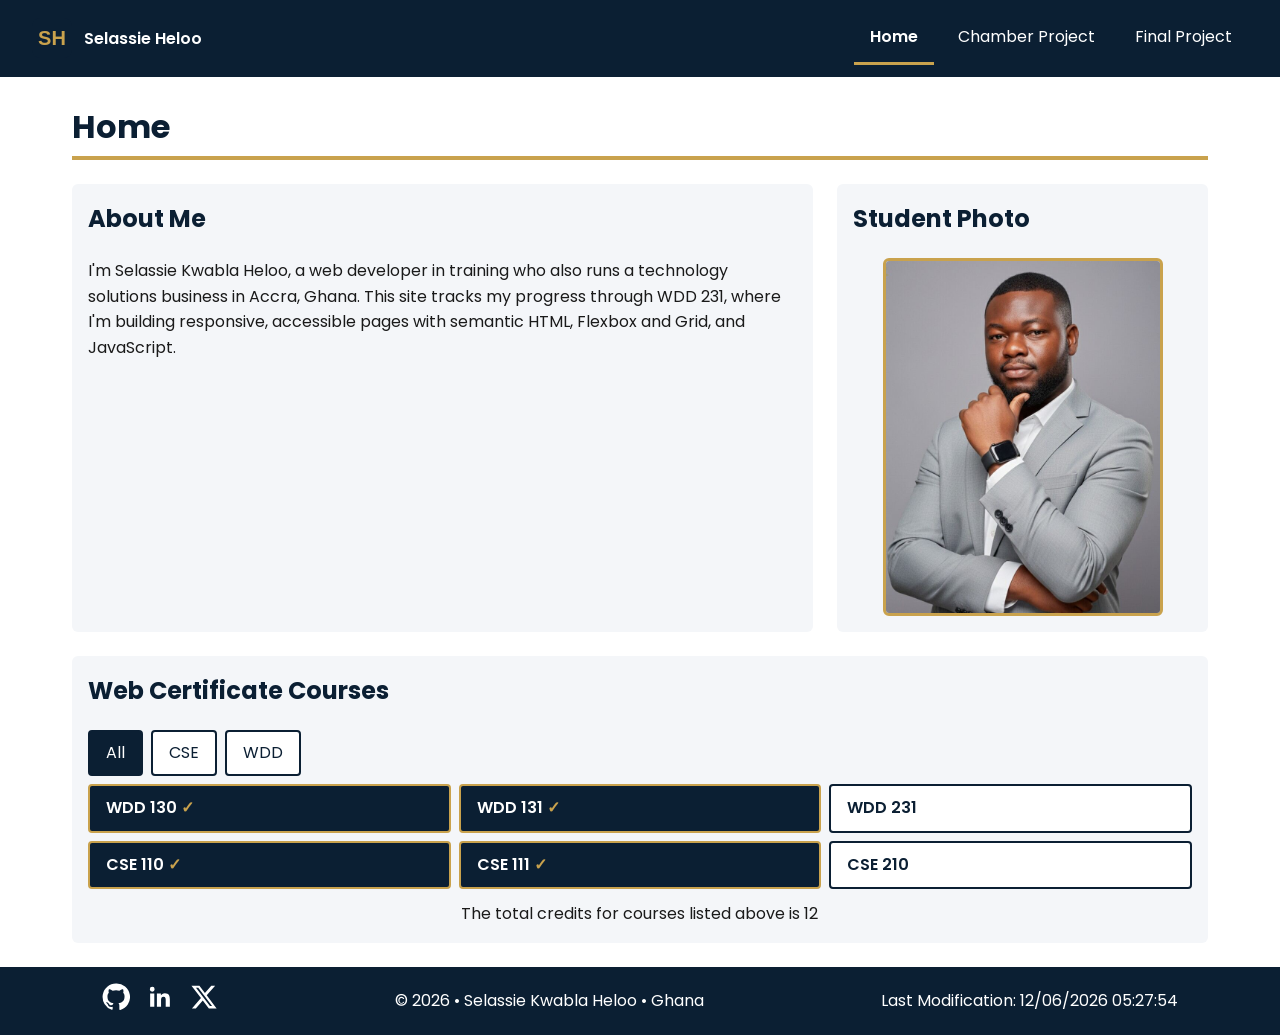
==== index.html @ 761ff06c "Course Home Page" ====
<!DOCTYPE html>
<html lang="en">

<head>
  <meta charset="UTF-8">
  <meta name="viewport" content="width=device-width, initial-scale=1">
  <title>Home | Selassie Heloo | WDD 231</title>
  <meta name="description"
    content="Course home page for Selassie Kwabla Heloo: WDD 231 web frontend development and the Web and Computer Programming certificate.">
  <meta name="author" content="Selassie Kwabla Heloo">
  <link rel="icon" href="images/logo.svg" type="image/svg+xml">
  <link rel="preconnect" href="https://fonts.googleapis.com">
  <link rel="preconnect" href="https://fonts.gstatic.com" crossorigin>
  <link href="https://fonts.googleapis.com/css2?family=Poppins:wght@400;600&display=swap" rel="stylesheet">
  <link rel="stylesheet" href="styles/small.css">
  <link rel="stylesheet" href="styles/larger.css">
  <script src="scripts/navigation.js" defer></script>
  <script src="scripts/date.js" defer></script>
  <script src="scripts/course.js" defer></script>
</head>

<body>
  <header>
    <img src="images/logo.svg" alt="Site logo" width="40" height="40">
    <span class="name">Selassie Heloo</span>
    <button id="menu" aria-label="Toggle navigation menu" aria-expanded="false" aria-controls="primary-nav">☰</button>
    <nav id="primary-nav">
      <ul>
        <li><a href="index.html" class="active" aria-current="page">Home</a></li>
        <li><a href="chamber/index.html">Chamber Project</a></li>
        <li><a href="final/index.html">Final Project</a></li>
      </ul>
    </nav>
  </header>

  <main>
    <h1>Home</h1>

    <section class="about">
      <h2>About Me</h2>
      <p>I'm Selassie Kwabla Heloo, a web developer in training who also runs a technology solutions business in Accra,
        Ghana. This site tracks my progress through WDD 231, where I'm building responsive, accessible pages with
        semantic HTML, Flexbox and Grid, and JavaScript.</p>
    </section>

    <section class="photo">
      <h2>Student Photo</h2>
      <figure class="portrait">
        <img src="images/profile.jpg" alt="Portrait of Selassie Kwabla Heloo" width="400" height="514" loading="lazy">
      </figure>
    </section>

    <section class="courses">
      <h2>Web Certificate Courses</h2>
      <div class="filters">
        <button type="button" data-filter="all" class="current" aria-pressed="true">All</button>
        <button type="button" data-filter="CSE" aria-pressed="false">CSE</button>
        <button type="button" data-filter="WDD" aria-pressed="false">WDD</button>
      </div>
      <div id="course-list"></div>
      <p class="total">The total credits for courses listed above is <span id="credits">0</span></p>
    </section>
  </main>

  <footer>
    <div class="social">
      <a href="https://github.com/helooselassie" aria-label="GitHub" target="_blank" rel="noopener"><img
          src="images/github.svg" alt="" width="28" height="28"></a>
      <a href="https://www.linkedin.com/in/YOUR-PROFILE" aria-label="LinkedIn" target="_blank" rel="noopener"><img
          src="images/linkedin.svg" alt="" width="28" height="28"></a>
      <a href="https://x.com/YOUR-HANDLE" aria-label="X" target="_blank" rel="noopener"><img
          src="images/x-social-icon.svg" alt="" width="28" height="28"></a>
    </div>
    <p>&copy; <span id="currentyear"></span> &bull; Selassie Kwabla Heloo &bull; Ghana</p>
    <p>Last Modification: <span id="lastModified"></span></p>
  </footer>
</body>

</html>
---- styles/small.css ----
*,
*::before,
*::after {
    box-sizing: border-box
}

:root {
    --navy: #0B1F33;
    --gold: #C9A24D;
    --white: #fff;
    --light: #f4f6f9
}

body {
    margin: 0;
    font-family: "Poppins", Arial, sans-serif;
    line-height: 1.6;
    color: #1a1a1a;
    background: var(--white)
}

img {
    max-width: 100%;
    height: auto
}

header {
    display: flex;
    flex-wrap: wrap;
    align-items: center;
    gap: .75rem;
    padding: .75rem 1rem;
    background: var(--navy);
    color: var(--white)
}

.name {
    font-weight: 600;
    flex: 1
}

#menu {
    background: none;
    border: 2px solid var(--gold);
    color: var(--gold);
    font-size: 1.5rem;
    line-height: 1;
    padding: .2rem .6rem;
    border-radius: 4px;
    cursor: pointer
}

nav {
    display: none;
    width: 100%
}

nav.open {
    display: block
}

nav ul {
    list-style: none;
    margin: 0;
    padding: 0
}

nav a {
    display: block;
    padding: .75rem 1rem;
    color: var(--white);
    text-decoration: none;
    border-bottom: 3px solid transparent
}

nav a:hover,
nav a:focus {
    background: var(--gold);
    color: var(--navy)
}

nav a.active {
    border-bottom-color: var(--gold);
    font-weight: 600
}

main {
    padding: 1rem
}

h1 {
    color: var(--navy);
    border-bottom: 4px solid var(--gold);
    padding-bottom: .25rem
}

h2 {
    color: var(--navy);
    margin-top: 0
}

section {
    background: var(--light);
    padding: 1rem;
    margin-bottom: 1rem;
    border-radius: 6px
}

.portrait {
    margin: 0;
    display: flex;
    justify-content: center
}

.portrait img {
    width: 100%;
    max-width: 280px;
    border-radius: 6px;
    border: 3px solid var(--gold)
}

.filters {
    display: flex;
    flex-wrap: wrap;
    gap: .5rem;
    margin-bottom: .5rem
}

.filters button {
    padding: .5rem 1rem;
    border: 2px solid var(--navy);
    background: var(--white);
    color: var(--navy);
    font: inherit;
    border-radius: 4px;
    cursor: pointer
}

.filters button:hover {
    background: var(--gold)
}

.filters button.current {
    background: var(--navy);
    color: var(--white)
}

#course-list {
    display: grid;
    grid-template-columns: 1fr;
    gap: .5rem
}

.card {
    padding: .6rem 1rem;
    border: 2px solid var(--navy);
    border-radius: 4px;
    background: var(--white);
    font-weight: 600;
    color: var(--navy)
}

.card.done {
    background: var(--navy);
    color: var(--white);
    border-color: var(--gold)
}

.card.done::after {
    content: " ✓";
    color: var(--gold)
}

.total {
    text-align: center;
    margin: .75rem 0 0
}

footer {
    display: flex;
    flex-direction: column;
    align-items: center;
    gap: .25rem;
    padding: 1rem;
    background: var(--navy);
    color: var(--white);
    text-align: center
}

footer p {
    margin: .25rem 0
}

.social {
    display: flex;
    gap: 1rem
}
---- styles/larger.css ----
@media (min-width:700px) {
  #menu {
    display: none
  }

  header {
    flex-wrap: nowrap;
    padding: .75rem 2rem
  }

  .name {
    flex: 0 1 auto;
    margin-right: auto
  }

  nav {
    display: block;
    width: auto
  }

  nav ul {
    display: flex;
    gap: .5rem
  }

  main {
    display: grid;
    grid-template-columns: 2fr 1fr;
    gap: 1.5rem;
    padding: 1.5rem 2rem;
    max-width: 1200px;
    margin: 0 auto
  }

  h1 {
    grid-column: 1/-1;
    margin: 0
  }

  section {
    margin-bottom: 0
  }

  .courses {
    grid-column: 1/-1
  }

  #course-list {
    grid-template-columns: repeat(3, 1fr)
  }

  footer {
    flex-direction: row;
    justify-content: space-around
  }
}
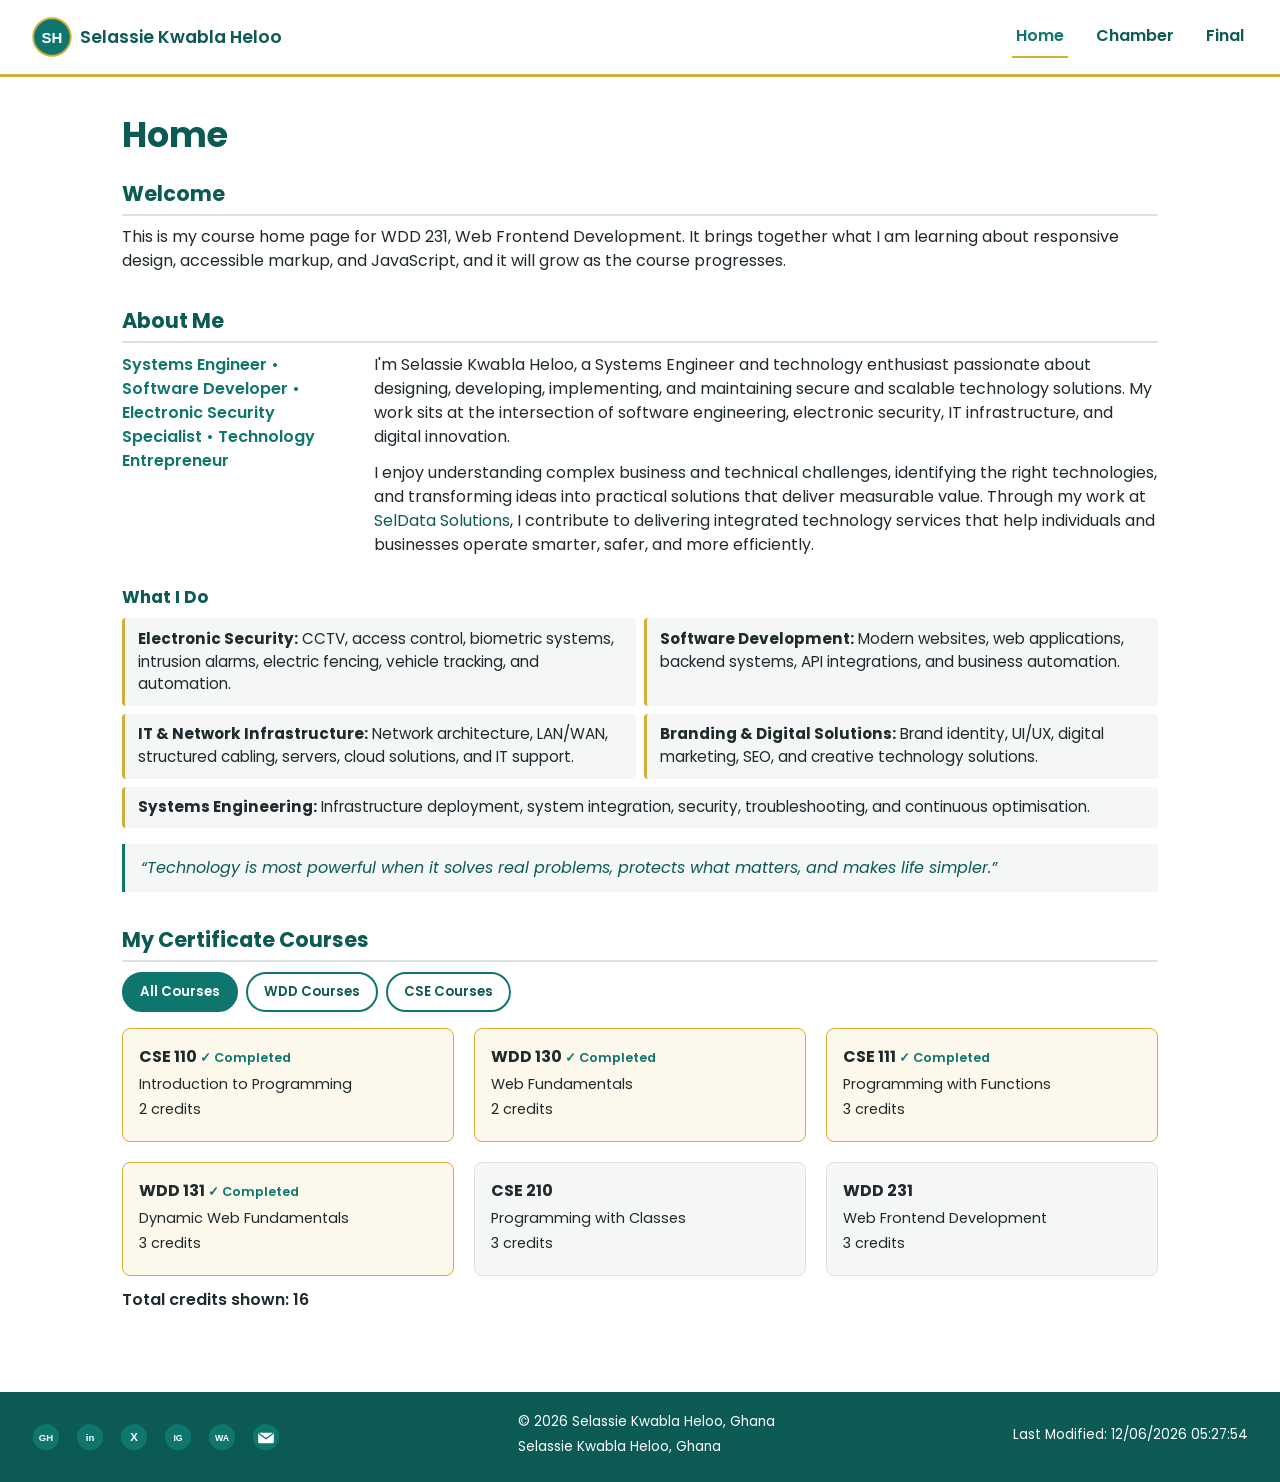
==== commit 0eee5366: "Course Home Page" ====
--- a/index.html
+++ b/index.html
@@ -2,33 +2,45 @@
 <html lang="en">
 
 <head>
-  <meta charset="UTF-8">
-  <meta name="viewport" content="width=device-width, initial-scale=1">
-  <title>Home | Selassie Heloo | WDD 231</title>
+  <meta charset="UTF-8" />
+  <meta name="viewport" content="width=device-width, initial-scale=1.0" />
   <meta name="description"
-    content="Course home page for Selassie Kwabla Heloo: WDD 231 web frontend development and the Web and Computer Programming certificate.">
-  <meta name="author" content="Selassie Kwabla Heloo">
-  <link rel="icon" href="images/logo.svg" type="image/svg+xml">
+    content="Course home page for WDD 231, built by Selassie Kwabla Heloo, Systems Engineer and Software Developer." />
+  <meta name="author" content="Selassie Kwabla Heloo" />
+  <title>WDD 231 | Home</title>
+
+  <!-- Google Fonts: one family, two weights (regular body text, bold headings) -->
   <link rel="preconnect" href="https://fonts.googleapis.com">
   <link rel="preconnect" href="https://fonts.gstatic.com" crossorigin>
-  <link href="https://fonts.googleapis.com/css2?family=Poppins:wght@400;600&display=swap" rel="stylesheet">
-  <link rel="stylesheet" href="styles/small.css">
-  <link rel="stylesheet" href="styles/larger.css">
+  <link href="https://fonts.googleapis.com/css2?family=Poppins:wght@400;600;700&display=swap" rel="stylesheet">
+
+  <!-- CSS: small.css loads first (mobile-first base styles), larger.css adds the desktop layout via a media query -->
+  <link rel="stylesheet" href="styles/small.css" />
+  <link rel="stylesheet" href="styles/larger.css" />
+
+  <!-- JS files use defer so they run only after the HTML has finished loading, without blocking the page render -->
   <script src="scripts/navigation.js" defer></script>
   <script src="scripts/date.js" defer></script>
-  <script src="scripts/course.js" defer></script>
+  <script src="scripts/courses.js" defer></script>
 </head>
 
 <body>
+
   <header>
-    <img src="images/logo.svg" alt="Site logo" width="40" height="40">
-    <span class="name">Selassie Heloo</span>
-    <button id="menu" aria-label="Toggle navigation menu" aria-expanded="false" aria-controls="primary-nav">☰</button>
+    <div class="branding">
+      <img src="images/logo.svg" alt="Site logo" class="logo" width="40" height="40" />
+      <span class="site-name">Selassie Kwabla Heloo</span>
+    </div>
+    <button id="menu-button" class="hamburger" aria-label="Open menu" aria-expanded="false">
+      <span></span>
+      <span></span>
+      <span></span>
+    </button>
     <nav id="primary-nav">
       <ul>
-        <li><a href="index.html" class="active" aria-current="page">Home</a></li>
-        <li><a href="chamber/index.html">Chamber Project</a></li>
-        <li><a href="final/index.html">Final Project</a></li>
+        <li><a href="index.html" class="active">Home</a></li>
+        <li><a href="chamber/index.html">Chamber</a></li>
+        <li><a href="final/index.html">Final</a></li>
       </ul>
     </nav>
   </header>
@@ -36,44 +48,108 @@
   <main>
     <h1>Home</h1>
 
+    <section class="welcome">
+      <h2>Welcome</h2>
+      <p>
+        This is my course home page for WDD 231, Web Frontend Development. It brings
+        together what I am learning about responsive design, accessible markup, and
+        JavaScript, and it will grow as the course progresses.
+      </p>
+    </section>
+
     <section class="about">
       <h2>About Me</h2>
-      <p>I'm Selassie Kwabla Heloo, a web developer in training who also runs a technology solutions business in Accra,
-        Ghana. This site tracks my progress through WDD 231, where I'm building responsive, accessible pages with
-        semantic HTML, Flexbox and Grid, and JavaScript.</p>
-    </section>
+      <div class="about-intro">
+        <p class="tagline">
+          Systems Engineer &bull; Software Developer &bull; Electronic Security Specialist &bull; Technology
+          Entrepreneur
+        </p>
+        <div>
+          <p>
+            I'm Selassie Kwabla Heloo, a Systems Engineer and technology enthusiast passionate
+            about designing, developing, implementing, and maintaining secure and scalable
+            technology solutions. My work sits at the intersection of software engineering,
+            electronic security, IT infrastructure, and digital innovation.
+          </p>
+          <p>
+            I enjoy understanding complex business and technical challenges, identifying the
+            right technologies, and transforming ideas into practical solutions that deliver
+            measurable value. Through my work at
+            <a href="https://seldatasolutions.com/" target="_blank" rel="noopener noreferrer">SelData Solutions</a>,
+            I contribute to delivering integrated technology services that help individuals
+            and businesses operate smarter, safer, and more efficiently.
+          </p>
+        </div>
+      </div>
 
-    <section class="photo">
-      <h2>Student Photo</h2>
-      <figure class="portrait">
-        <img src="images/profile.jpg" alt="Portrait of Selassie Kwabla Heloo" width="400" height="514" loading="lazy">
-      </figure>
+      <h3>What I Do</h3>
+      <ul class="about-list">
+        <li><strong>Electronic Security:</strong> CCTV, access control, biometric systems, intrusion alarms, electric
+          fencing, vehicle tracking, and automation.</li>
+        <li><strong>Software Development:</strong> Modern websites, web applications, backend systems, API integrations,
+          and business automation.</li>
+        <li><strong>IT &amp; Network Infrastructure:</strong> Network architecture, LAN/WAN, structured cabling,
+          servers, cloud solutions, and IT support.</li>
+        <li><strong>Branding &amp; Digital Solutions:</strong> Brand identity, UI/UX, digital marketing, SEO, and
+          creative technology solutions.</li>
+        <li><strong>Systems Engineering:</strong> Infrastructure deployment, system integration, security,
+          troubleshooting, and continuous optimisation.</li>
+      </ul>
+
+      <blockquote class="mindset">
+        &ldquo;Technology is most powerful when it solves real problems, protects what matters, and makes life
+        simpler.&rdquo;
+      </blockquote>
     </section>
 
     <section class="courses">
-      <h2>Web Certificate Courses</h2>
-      <div class="filters">
-        <button type="button" data-filter="all" class="current" aria-pressed="true">All</button>
-        <button type="button" data-filter="CSE" aria-pressed="false">CSE</button>
-        <button type="button" data-filter="WDD" aria-pressed="false">WDD</button>
+      <h2>My Certificate Courses</h2>
+      <div class="course-filters">
+        <button data-filter="all" class="filter-btn active">All Courses</button>
+        <button data-filter="wdd" class="filter-btn">WDD Courses</button>
+        <button data-filter="cse" class="filter-btn">CSE Courses</button>
       </div>
-      <div id="course-list"></div>
-      <p class="total">The total credits for courses listed above is <span id="credits">0</span></p>
+      <div id="course-cards" class="course-cards">
+        <!-- Course cards are injected here by scripts/courses.js -->
+      </div>
+      <p class="credit-total">
+        Total credits shown: <span id="credit-total">0</span>
+      </p>
     </section>
   </main>
 
   <footer>
-    <div class="social">
-      <a href="https://github.com/helooselassie" aria-label="GitHub" target="_blank" rel="noopener"><img
-          src="images/github.svg" alt="" width="28" height="28"></a>
-      <a href="https://www.linkedin.com/in/YOUR-PROFILE" aria-label="LinkedIn" target="_blank" rel="noopener"><img
-          src="images/linkedin.svg" alt="" width="28" height="28"></a>
-      <a href="https://x.com/YOUR-HANDLE" aria-label="X" target="_blank" rel="noopener"><img
-          src="images/x-social-icon.svg" alt="" width="28" height="28"></a>
+    <div class="footer-social">
+      <a href="https://github.com/helooselassie" target="_blank" rel="noopener noreferrer" aria-label="GitHub profile">
+        <img src="images/github.svg" alt="GitHub" width="28" height="28" />
+      </a>
+      <a href="https://www.linkedin.com/in/selassieheloo" target="_blank" rel="noopener noreferrer"
+        aria-label="LinkedIn profile">
+        <img src="images/linkedin.svg" alt="LinkedIn" width="28" height="28" />
+      </a>
+      <a href="https://x.com/selassieheloo" target="_blank" rel="noopener noreferrer" aria-label="X profile">
+        <img src="images/x.svg" alt="X" width="28" height="28" />
+      </a>
+      <a href="https://www.instagram.com/selassieheloo/" target="_blank" rel="noopener noreferrer"
+        aria-label="Instagram profile">
+        <img src="images/instagram.svg" alt="Instagram" width="28" height="28" />
+      </a>
+      <a href="https://wa.me/233240301853" target="_blank" rel="noopener noreferrer" aria-label="WhatsApp">
+        <img src="images/whatsapp.svg" alt="WhatsApp" width="28" height="28" />
+      </a>
+      <a href="mailto:helooselassie@gmail.com" aria-label="Email">
+        <img src="images/email.svg" alt="Email" width="28" height="28" />
+      </a>
     </div>
-    <p>&copy; <span id="currentyear"></span> &bull; Selassie Kwabla Heloo &bull; Ghana</p>
-    <p>Last Modification: <span id="lastModified"></span></p>
+    <div class="footer-info">
+      <p id="copyright"></p>
+      <p>Selassie Kwabla Heloo, Ghana</p>
+    </div>
+    <div class="footer-modified">
+      <p id="lastModified"></p>
+    </div>
   </footer>
+
 </body>
 
 </html>
--- a/styles/small.css
+++ b/styles/small.css
@@ -1,197 +1,314 @@
+/* ============================================
+   small.css
+   Base styles. These apply to EVERY screen size,
+   starting from the smallest phones (320px).
+   larger.css adds a media query on top of this
+   for wider screens, it never replaces this file.
+   ============================================ */
+
+/* A simple reset: browsers add their own default
+   margin/padding to things like <body> and <ul>.
+   Zeroing it out gives us a clean, predictable start. */
 *,
 *::before,
 *::after {
-    box-sizing: border-box
+  box-sizing: border-box;
+  margin: 0;
+  padding: 0;
 }
 
 :root {
-    --navy: #0B1F33;
-    --gold: #C9A24D;
-    --white: #fff;
-    --light: #f4f6f9
+  /* Custom properties (CSS variables): define a color
+     once here, reuse it everywhere with var(--name).
+     Change the color scheme in one place. */
+  --color-primary: #0f766e;   /* teal */
+  --color-primary-dark: #0b5a54;
+  --color-accent: #d4af37;    /* gold */
+  --color-text: #1f2a2e;
+  --color-bg: #ffffff;
+  --color-bg-soft: #f4f7f6;
+  --color-border: #d9e2e0;
+  --font-heading: 'Poppins', Arial, sans-serif;
+  --font-body: 'Poppins', Arial, sans-serif;
+}
+
+html {
+  font-size: 100%;
 }
 
 body {
-    margin: 0;
-    font-family: "Poppins", Arial, sans-serif;
-    line-height: 1.6;
-    color: #1a1a1a;
-    background: var(--white)
+  font-family: var(--font-body);
+  color: var(--color-text);
+  background-color: var(--color-bg);
+  line-height: 1.5;
+  /* Prevents the dreaded horizontal scrollbar on narrow screens */
+  overflow-x: hidden;
 }
 
 img {
-    max-width: 100%;
-    height: auto
-}
+  max-width: 100%;
+  display: block;
+}
+
+a {
+  color: var(--color-primary-dark);
+  text-decoration: none;
+}
+
+h1, h2 {
+  font-family: var(--font-heading);
+  color: var(--color-primary-dark);
+}
+
+/* ---------- HEADER (mobile first) ---------- */
 
 header {
-    display: flex;
-    flex-wrap: wrap;
-    align-items: center;
-    gap: .75rem;
-    padding: .75rem 1rem;
-    background: var(--navy);
-    color: var(--white)
-}
-
-.name {
-    font-weight: 600;
-    flex: 1
-}
-
-#menu {
-    background: none;
-    border: 2px solid var(--gold);
-    color: var(--gold);
-    font-size: 1.5rem;
-    line-height: 1;
-    padding: .2rem .6rem;
-    border-radius: 4px;
-    cursor: pointer
-}
-
+  display: flex;
+  align-items: center;
+  justify-content: space-between;
+  flex-wrap: wrap;
+  padding: 0.75rem 1rem;
+  background-color: var(--color-bg);
+  border-bottom: 3px solid var(--color-accent);
+  position: relative;
+}
+
+.branding {
+  display: flex;
+  align-items: center;
+  gap: 0.5rem;
+}
+
+.site-name {
+  font-family: var(--font-heading);
+  font-weight: 600;
+  font-size: 1.1rem;
+  color: var(--color-primary-dark);
+}
+
+/* Hamburger button: three stacked bars made from <span> elements */
+.hamburger {
+  display: flex;
+  flex-direction: column;
+  justify-content: space-between;
+  width: 28px;
+  height: 22px;
+  background: none;
+  border: none;
+  cursor: pointer;
+  padding: 0;
+}
+
+.hamburger span {
+  display: block;
+  height: 3px;
+  width: 100%;
+  background-color: var(--color-primary-dark);
+  border-radius: 2px;
+}
+
+/* Nav is hidden until the hamburger opens it (small screens only) */
 nav {
-    display: none;
-    width: 100%
+  display: none;
+  width: 100%;
+  /* order: 10 pushes nav below header items on the flex row when open */
+  order: 10;
 }
 
 nav.open {
-    display: block
+  display: block;
 }
 
 nav ul {
-    list-style: none;
-    margin: 0;
-    padding: 0
+  list-style: none;
+  display: flex;
+  flex-direction: column;
+  border-top: 1px solid var(--color-border);
+  margin-top: 0.75rem;
 }
 
 nav a {
-    display: block;
-    padding: .75rem 1rem;
-    color: var(--white);
-    text-decoration: none;
-    border-bottom: 3px solid transparent
+  display: block;
+  padding: 0.75rem 0.5rem;
+  font-weight: 600;
+  /* Smooth hover feedback without any layout jump (no twitching) */
+  transition: background-color 0.15s ease, color 0.15s ease;
 }
 
 nav a:hover,
 nav a:focus {
-    background: var(--gold);
-    color: var(--navy)
-}
-
+  background-color: var(--color-bg-soft);
+  color: var(--color-primary);
+}
+
+/* "Wayfinding": the current page's link looks different from the rest */
 nav a.active {
-    border-bottom-color: var(--gold);
-    font-weight: 600
-}
+  color: var(--color-primary);
+  border-bottom: 2px solid var(--color-accent);
+}
+
+/* ---------- MAIN ---------- */
 
 main {
-    padding: 1rem
-}
-
-h1 {
-    color: var(--navy);
-    border-bottom: 4px solid var(--gold);
-    padding-bottom: .25rem
-}
-
-h2 {
-    color: var(--navy);
-    margin-top: 0
+  padding: 1.25rem 1rem 2rem;
+  max-width: 1100px;
+  margin: 0 auto;
+}
+
+main h1 {
+  font-size: 1.8rem;
+  margin-bottom: 1rem;
 }
 
 section {
-    background: var(--light);
-    padding: 1rem;
-    margin-bottom: 1rem;
-    border-radius: 6px
-}
-
-.portrait {
-    margin: 0;
-    display: flex;
-    justify-content: center
-}
-
-.portrait img {
-    width: 100%;
-    max-width: 280px;
-    border-radius: 6px;
-    border: 3px solid var(--gold)
-}
-
-.filters {
-    display: flex;
-    flex-wrap: wrap;
-    gap: .5rem;
-    margin-bottom: .5rem
-}
-
-.filters button {
-    padding: .5rem 1rem;
-    border: 2px solid var(--navy);
-    background: var(--white);
-    color: var(--navy);
-    font: inherit;
-    border-radius: 4px;
-    cursor: pointer
-}
-
-.filters button:hover {
-    background: var(--gold)
-}
-
-.filters button.current {
-    background: var(--navy);
-    color: var(--white)
-}
-
-#course-list {
-    display: grid;
-    grid-template-columns: 1fr;
-    gap: .5rem
-}
-
-.card {
-    padding: .6rem 1rem;
-    border: 2px solid var(--navy);
-    border-radius: 4px;
-    background: var(--white);
-    font-weight: 600;
-    color: var(--navy)
-}
-
-.card.done {
-    background: var(--navy);
-    color: var(--white);
-    border-color: var(--gold)
-}
-
-.card.done::after {
-    content: " ✓";
-    color: var(--gold)
-}
-
-.total {
-    text-align: center;
-    margin: .75rem 0 0
-}
+  margin-bottom: 2rem;
+}
+
+section h2 {
+  font-size: 1.3rem;
+  margin-bottom: 0.6rem;
+  padding-bottom: 0.3rem;
+  border-bottom: 2px solid var(--color-border);
+}
+
+.welcome p,
+.about p {
+  margin-bottom: 0.75rem;
+}
+
+.about-intro .tagline {
+  font-weight: 600;
+  color: var(--color-primary);
+  margin-bottom: 1rem;
+}
+
+.about h3 {
+  font-family: var(--font-heading);
+  font-size: 1.05rem;
+  color: var(--color-primary-dark);
+  margin-bottom: 0.5rem;
+  margin-top: 1rem;
+}
+
+.about-list {
+  list-style: none;
+  display: flex;
+  flex-direction: column;
+  gap: 0.5rem;
+  margin-bottom: 1rem;
+}
+
+.about-list li {
+  padding: 0.6rem 0.8rem;
+  background-color: var(--color-bg-soft);
+  border-left: 3px solid var(--color-accent);
+  border-radius: 4px;
+  font-size: 0.95rem;
+}
+
+.mindset {
+  border-left: 3px solid var(--color-primary);
+  padding: 0.75rem 1rem;
+  font-style: italic;
+  color: var(--color-primary-dark);
+  background-color: var(--color-bg-soft);
+}
+
+.footer-social {
+  flex-wrap: wrap;
+}
+
+/* ---------- COURSE FILTER BUTTONS ---------- */
+
+.course-filters {
+  display: flex;
+  flex-wrap: wrap;
+  gap: 0.5rem;
+  margin-bottom: 1rem;
+}
+
+.filter-btn {
+  font-family: var(--font-body);
+  font-weight: 600;
+  padding: 0.5rem 1rem;
+  border: 2px solid var(--color-primary);
+  border-radius: 999px;
+  background-color: var(--color-bg);
+  color: var(--color-primary-dark);
+  cursor: pointer;
+  transition: background-color 0.15s ease, color 0.15s ease;
+}
+
+.filter-btn:hover {
+  background-color: var(--color-bg-soft);
+}
+
+.filter-btn.active {
+  background-color: var(--color-primary);
+  color: #ffffff;
+}
+
+/* ---------- COURSE CARDS (single column on small screens) ---------- */
+
+.course-cards {
+  display: grid;
+  grid-template-columns: 1fr;
+  gap: 0.75rem;
+}
+
+.course-card {
+  border: 1px solid var(--color-border);
+  border-radius: 8px;
+  padding: 1rem;
+  background-color: var(--color-bg-soft);
+}
+
+.course-card h3 {
+  font-family: var(--font-heading);
+  font-size: 1rem;
+  margin-bottom: 0.3rem;
+}
+
+.course-card p {
+  font-size: 0.9rem;
+  margin-bottom: 0.25rem;
+}
+
+/* Completed courses get a distinct, complementary treatment */
+.course-card.completed {
+  border-color: var(--color-accent);
+  background-color: #fdf8ec;
+}
+
+.course-card.completed h3::after {
+  content: " ✓ Completed";
+  color: var(--color-primary);
+  font-size: 0.8rem;
+  font-weight: 600;
+}
+
+.credit-total {
+  margin-top: 0.75rem;
+  font-weight: 600;
+}
+
+/* ---------- FOOTER (stacked on small screens) ---------- */
 
 footer {
-    display: flex;
-    flex-direction: column;
-    align-items: center;
-    gap: .25rem;
-    padding: 1rem;
-    background: var(--navy);
-    color: var(--white);
-    text-align: center
+  background-color: var(--color-primary-dark);
+  color: #ffffff;
+  padding: 1.5rem 1rem;
+  text-align: center;
+}
+
+.footer-social {
+  display: flex;
+  justify-content: center;
+  gap: 1rem;
+  margin-bottom: 1rem;
 }
 
 footer p {
-    margin: .25rem 0
-}
-
-.social {
-    display: flex;
-    gap: 1rem
-}+  font-size: 0.85rem;
+  margin-bottom: 0.3rem;
+}
--- a/styles/larger.css
+++ b/styles/larger.css
@@ -1,56 +1,89 @@
-@media (min-width:700px) {
-  #menu {
-    display: none
+/* ============================================
+   larger.css
+   This file ONLY contains a media query. Everything
+   inside it is ignored by the browser until the
+   screen is at least 768px wide, then it overrides
+   or adds to small.css's rules.
+   ============================================ */
+
+@media screen and (min-width: 768px) {
+
+  header {
+    padding: 1rem 2rem;
   }
 
-  header {
-    flex-wrap: nowrap;
-    padding: .75rem 2rem
+  .hamburger {
+    display: none;
   }
 
-  .name {
-    flex: 0 1 auto;
-    margin-right: auto
-  }
-
+  /* On wide screens the nav is always visible and
+     flows next to the branding instead of stacking below it */
   nav {
     display: block;
-    width: auto
+    width: auto;
+    order: 0;
   }
 
   nav ul {
-    display: flex;
-    gap: .5rem
+    flex-direction: row;
+    border-top: none;
+    margin-top: 0;
+    gap: 1.5rem;
+  }
+
+  nav a {
+    padding: 0.5rem 0.25rem;
   }
 
   main {
-    display: grid;
-    grid-template-columns: 2fr 1fr;
-    gap: 1.5rem;
-    padding: 1.5rem 2rem;
-    max-width: 1200px;
-    margin: 0 auto
+    padding: 2rem 2rem 3rem;
   }
 
-  h1 {
-    grid-column: 1/-1;
-    margin: 0
+  main h1 {
+    font-size: 2.2rem;
   }
 
-  section {
-    margin-bottom: 0
+  /* This is the two-column, non-default layout the assignment
+     requires: the tagline sits beside the bio text, while course
+     cards flow into a responsive grid further down the page. */
+  .about-intro {
+    display: flex;
+    gap: 2rem;
+    align-items: flex-start;
   }
 
-  .courses {
-    grid-column: 1/-1
+  .about-intro .tagline {
+    flex: 0 0 220px;
   }
 
-  #course-list {
-    grid-template-columns: repeat(3, 1fr)
+  .about-intro > div {
+    flex: 1;
+  }
+
+  .about-list {
+    flex-direction: row;
+    flex-wrap: wrap;
+  }
+
+  .about-list li {
+    flex: 1 1 45%;
+  }
+
+  .course-cards {
+    grid-template-columns: repeat(3, 1fr);
+    gap: 1.25rem;
   }
 
   footer {
+    display: flex;
     flex-direction: row;
-    justify-content: space-around
+    justify-content: space-between;
+    align-items: center;
+    text-align: left;
+    padding: 1.25rem 2rem;
   }
-}+
+  .footer-social {
+    margin-bottom: 0;
+  }
+}
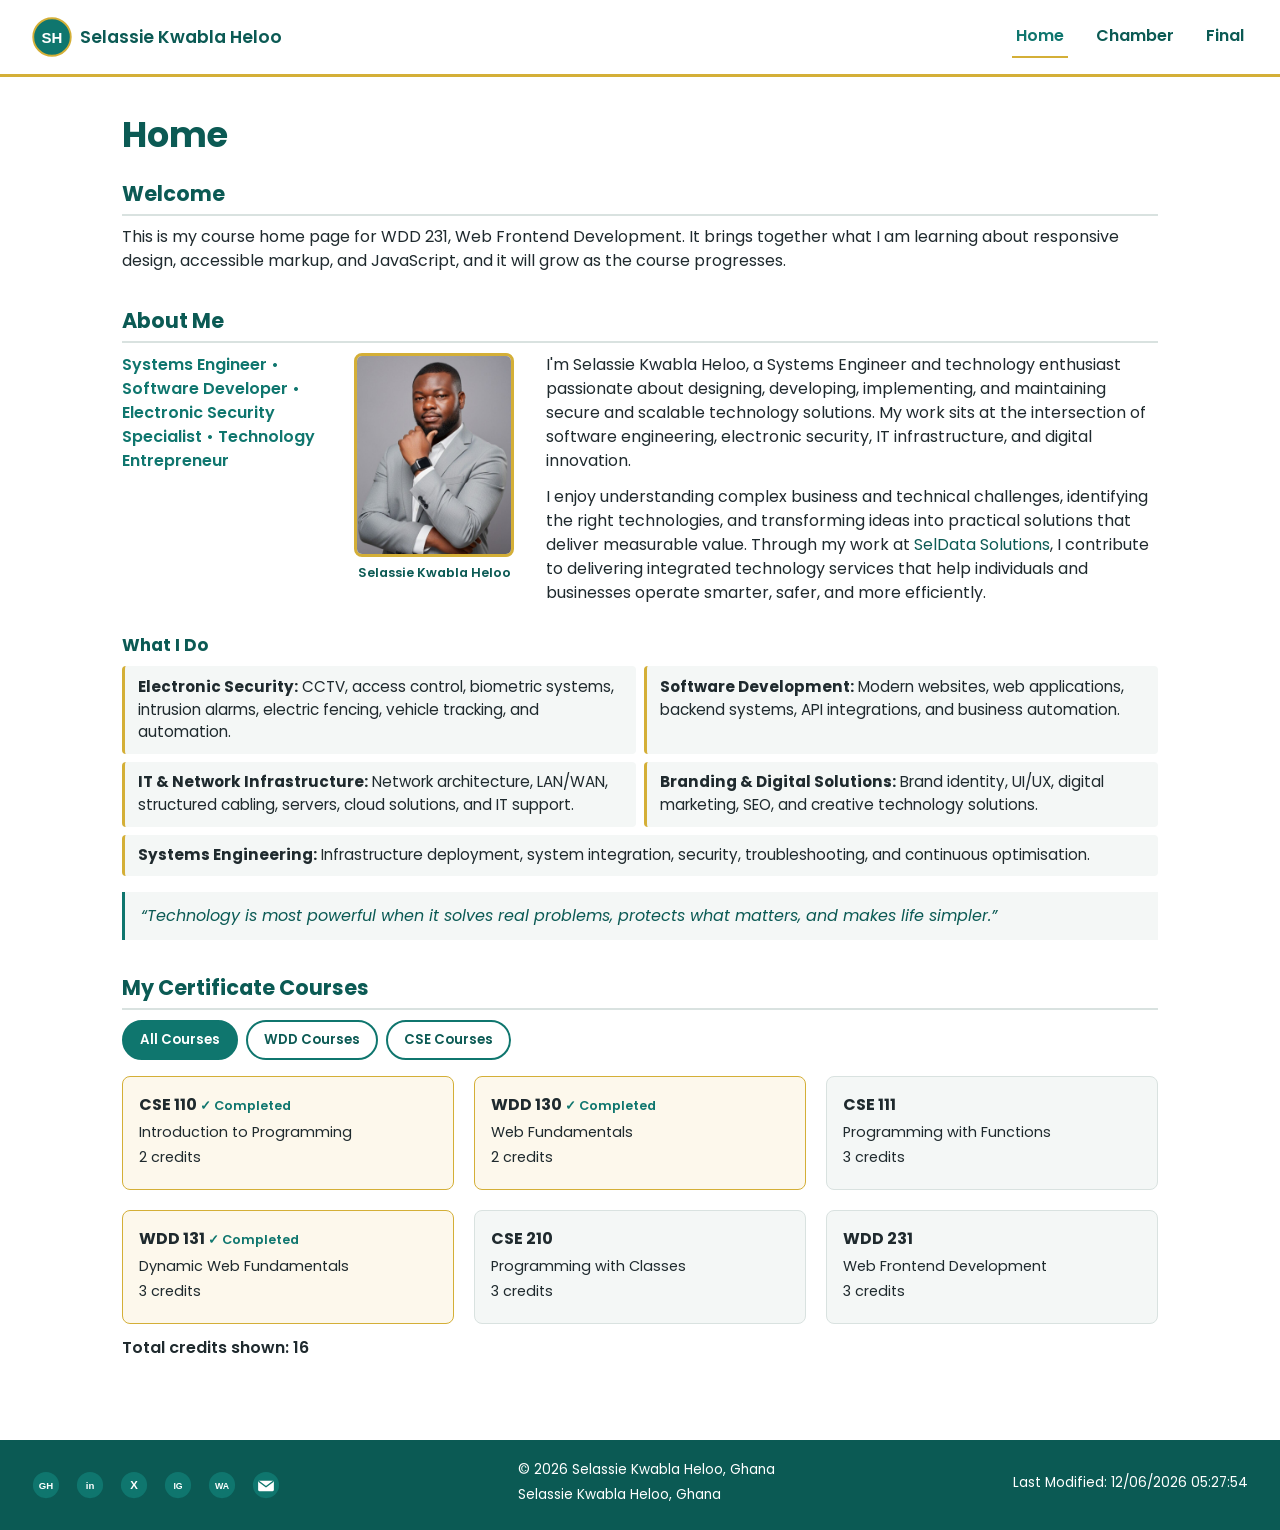
==== commit ac14f46e: "Course Home Page" ====
--- a/index.html
+++ b/index.html
@@ -1,11 +1,9 @@
 <!DOCTYPE html>
 <html lang="en">
-
 <head>
   <meta charset="UTF-8" />
   <meta name="viewport" content="width=device-width, initial-scale=1.0" />
-  <meta name="description"
-    content="Course home page for WDD 231, built by Selassie Kwabla Heloo, Systems Engineer and Software Developer." />
+  <meta name="description" content="Course home page for WDD 231, built by Selassie Kwabla Heloo, Systems Engineer and Software Developer." />
   <meta name="author" content="Selassie Kwabla Heloo" />
   <title>WDD 231 | Home</title>
 
@@ -23,7 +21,6 @@
   <script src="scripts/date.js" defer></script>
   <script src="scripts/courses.js" defer></script>
 </head>
-
 <body>
 
   <header>
@@ -61,9 +58,14 @@
       <h2>About Me</h2>
       <div class="about-intro">
         <p class="tagline">
-          Systems Engineer &bull; Software Developer &bull; Electronic Security Specialist &bull; Technology
-          Entrepreneur
+          Systems Engineer &bull; Software Developer &bull; Electronic Security Specialist &bull; Technology Entrepreneur
         </p>
+        <div class="photo">
+          <figure class="portrait">
+            <img src="images/profile.jpg" alt="Portrait of Selassie Kwabla Heloo" width="400" height="514" loading="lazy" />
+            <figcaption>Selassie Kwabla Heloo</figcaption>
+          </figure>
+        </div>
         <div>
           <p>
             I'm Selassie Kwabla Heloo, a Systems Engineer and technology enthusiast passionate
@@ -84,21 +86,15 @@
 
       <h3>What I Do</h3>
       <ul class="about-list">
-        <li><strong>Electronic Security:</strong> CCTV, access control, biometric systems, intrusion alarms, electric
-          fencing, vehicle tracking, and automation.</li>
-        <li><strong>Software Development:</strong> Modern websites, web applications, backend systems, API integrations,
-          and business automation.</li>
-        <li><strong>IT &amp; Network Infrastructure:</strong> Network architecture, LAN/WAN, structured cabling,
-          servers, cloud solutions, and IT support.</li>
-        <li><strong>Branding &amp; Digital Solutions:</strong> Brand identity, UI/UX, digital marketing, SEO, and
-          creative technology solutions.</li>
-        <li><strong>Systems Engineering:</strong> Infrastructure deployment, system integration, security,
-          troubleshooting, and continuous optimisation.</li>
+        <li><strong>Electronic Security:</strong> CCTV, access control, biometric systems, intrusion alarms, electric fencing, vehicle tracking, and automation.</li>
+        <li><strong>Software Development:</strong> Modern websites, web applications, backend systems, API integrations, and business automation.</li>
+        <li><strong>IT &amp; Network Infrastructure:</strong> Network architecture, LAN/WAN, structured cabling, servers, cloud solutions, and IT support.</li>
+        <li><strong>Branding &amp; Digital Solutions:</strong> Brand identity, UI/UX, digital marketing, SEO, and creative technology solutions.</li>
+        <li><strong>Systems Engineering:</strong> Infrastructure deployment, system integration, security, troubleshooting, and continuous optimisation.</li>
       </ul>
 
       <blockquote class="mindset">
-        &ldquo;Technology is most powerful when it solves real problems, protects what matters, and makes life
-        simpler.&rdquo;
+        &ldquo;Technology is most powerful when it solves real problems, protects what matters, and makes life simpler.&rdquo;
       </blockquote>
     </section>
 
@@ -121,24 +117,22 @@
   <footer>
     <div class="footer-social">
       <a href="https://github.com/helooselassie" target="_blank" rel="noopener noreferrer" aria-label="GitHub profile">
-        <img src="images/github.svg" alt="GitHub" width="28" height="28" />
+        <img src="images/github.svg" alt="GitHub logo" width="28" height="28" />
       </a>
-      <a href="https://www.linkedin.com/in/selassieheloo" target="_blank" rel="noopener noreferrer"
-        aria-label="LinkedIn profile">
-        <img src="images/linkedin.svg" alt="LinkedIn" width="28" height="28" />
+      <a href="https://www.linkedin.com/in/selassieheloo" target="_blank" rel="noopener noreferrer" aria-label="LinkedIn profile">
+        <img src="images/linkedin.svg" alt="LinkedIn logo" width="28" height="28" />
       </a>
       <a href="https://x.com/selassieheloo" target="_blank" rel="noopener noreferrer" aria-label="X profile">
-        <img src="images/x.svg" alt="X" width="28" height="28" />
+        <img src="images/x-social.svg" alt="X (formerly Twitter) logo" width="28" height="28" />
       </a>
-      <a href="https://www.instagram.com/selassieheloo/" target="_blank" rel="noopener noreferrer"
-        aria-label="Instagram profile">
-        <img src="images/instagram.svg" alt="Instagram" width="28" height="28" />
+      <a href="https://www.instagram.com/selassieheloo/" target="_blank" rel="noopener noreferrer" aria-label="Instagram profile">
+        <img src="images/instagram.svg" alt="Instagram logo" width="28" height="28" />
       </a>
       <a href="https://wa.me/233240301853" target="_blank" rel="noopener noreferrer" aria-label="WhatsApp">
-        <img src="images/whatsapp.svg" alt="WhatsApp" width="28" height="28" />
+        <img src="images/whatsapp.svg" alt="WhatsApp logo" width="28" height="28" />
       </a>
       <a href="mailto:helooselassie@gmail.com" aria-label="Email">
-        <img src="images/email.svg" alt="Email" width="28" height="28" />
+        <img src="images/email.svg" alt="Envelope icon for email" width="28" height="28" />
       </a>
     </div>
     <div class="footer-info">
@@ -151,5 +145,4 @@
   </footer>
 
 </body>
-
-</html>+</html>
--- a/styles/small.css
+++ b/styles/small.css
@@ -182,6 +182,37 @@
   margin-bottom: 1rem;
 }
 
+.about-intro {
+  display: flex;
+  flex-direction: column;
+  gap: 1rem;
+}
+
+.photo {
+  order: -1;
+}
+
+.portrait {
+  max-width: 180px;
+  margin: 0 auto 0.5rem;
+  text-align: center;
+}
+
+.portrait img {
+  border-radius: 8px;
+  border: 3px solid var(--color-accent);
+  width: 100%;
+  height: auto;
+  object-fit: cover;
+}
+
+.portrait figcaption {
+  margin-top: 0.4rem;
+  font-size: 0.8rem;
+  font-weight: 600;
+  color: var(--color-primary-dark);
+}
+
 .about h3 {
   font-family: var(--font-heading);
   font-size: 1.05rem;
@@ -212,10 +243,6 @@
   font-style: italic;
   color: var(--color-primary-dark);
   background-color: var(--color-bg-soft);
-}
-
-.footer-social {
-  flex-wrap: wrap;
 }
 
 /* ---------- COURSE FILTER BUTTONS ---------- */
@@ -303,6 +330,7 @@
 
 .footer-social {
   display: flex;
+  flex-wrap: wrap;
   justify-content: center;
   gap: 1rem;
   margin-bottom: 1rem;
--- a/styles/larger.css
+++ b/styles/larger.css
@@ -48,15 +48,24 @@
      cards flow into a responsive grid further down the page. */
   .about-intro {
     display: flex;
+    flex-direction: row;
     gap: 2rem;
     align-items: flex-start;
   }
 
-  .about-intro .tagline {
-    flex: 0 0 220px;
+  .photo {
+    order: 0;
   }
 
-  .about-intro > div {
+  .about-intro .tagline {
+    flex: 0 0 200px;
+  }
+
+  .about-intro .photo {
+    flex: 0 0 160px;
+  }
+
+  .about-intro > div:last-child {
     flex: 1;
   }
 
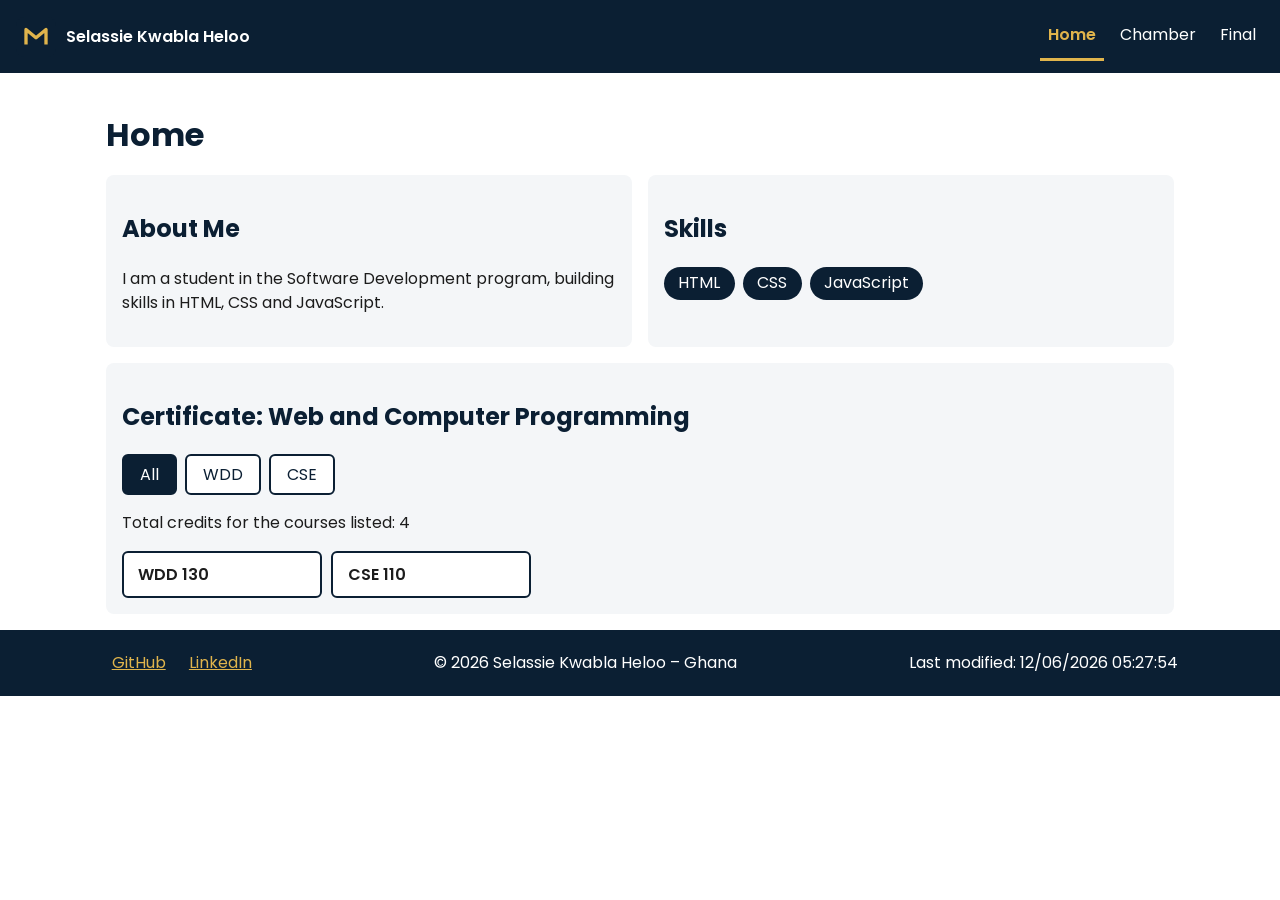
==== commit b67540cc: "Course Home Page" ====
--- a/index.html
+++ b/index.html
@@ -1,41 +1,31 @@
 <!DOCTYPE html>
 <html lang="en">
 <head>
-  <meta charset="UTF-8" />
-  <meta name="viewport" content="width=device-width, initial-scale=1.0" />
-  <meta name="description" content="Course home page for WDD 231, built by Selassie Kwabla Heloo, Systems Engineer and Software Developer." />
-  <meta name="author" content="Selassie Kwabla Heloo" />
-  <title>WDD 231 | Home</title>
-
-  <!-- Google Fonts: one family, two weights (regular body text, bold headings) -->
+  <meta charset="UTF-8">
+  <meta name="viewport" content="width=device-width, initial-scale=1">
+  <title>Course Home Page | Selassie Kwabla Heloo</title>
+  <meta name="description" content="Course home page for Selassie Kwabla Heloo showing the Web and Computer Programming certificate courses and progress.">
+  <meta name="author" content="Selassie Kwabla Heloo">
+  <link rel="icon" href="images/logo.svg" type="image/svg+xml">
   <link rel="preconnect" href="https://fonts.googleapis.com">
   <link rel="preconnect" href="https://fonts.gstatic.com" crossorigin>
-  <link href="https://fonts.googleapis.com/css2?family=Poppins:wght@400;600;700&display=swap" rel="stylesheet">
-
-  <!-- CSS: small.css loads first (mobile-first base styles), larger.css adds the desktop layout via a media query -->
-  <link rel="stylesheet" href="styles/small.css" />
-  <link rel="stylesheet" href="styles/larger.css" />
-
-  <!-- JS files use defer so they run only after the HTML has finished loading, without blocking the page render -->
+  <link href="https://fonts.googleapis.com/css2?family=Poppins:wght@400;600&display=swap" rel="stylesheet">
+  <link rel="stylesheet" href="styles/small.css">
+  <link rel="stylesheet" href="styles/larger.css">
   <script src="scripts/navigation.js" defer></script>
   <script src="scripts/date.js" defer></script>
-  <script src="scripts/courses.js" defer></script>
+  <script src="scripts/course.js" defer></script>
 </head>
 <body>
-
   <header>
-    <div class="branding">
-      <img src="images/logo.svg" alt="Site logo" class="logo" width="40" height="40" />
-      <span class="site-name">Selassie Kwabla Heloo</span>
+    <div class="brand">
+      <img src="images/logo.svg" alt="Site logo" width="40" height="40">
+      <span>Selassie Kwabla Heloo</span>
     </div>
-    <button id="menu-button" class="hamburger" aria-label="Open menu" aria-expanded="false">
-      <span></span>
-      <span></span>
-      <span></span>
-    </button>
-    <nav id="primary-nav">
-      <ul>
-        <li><a href="index.html" class="active">Home</a></li>
+    <button id="menu-button" aria-expanded="false" aria-controls="primary-nav" aria-label="Toggle menu">&#9776;</button>
+    <nav>
+      <ul id="primary-nav">
+        <li><a href="index.html" class="active" aria-current="page">Home</a></li>
         <li><a href="chamber/index.html">Chamber</a></li>
         <li><a href="final/index.html">Final</a></li>
       </ul>
@@ -45,104 +35,39 @@
   <main>
     <h1>Home</h1>
 
-    <section class="welcome">
-      <h2>Welcome</h2>
-      <p>
-        This is my course home page for WDD 231, Web Frontend Development. It brings
-        together what I am learning about responsive design, accessible markup, and
-        JavaScript, and it will grow as the course progresses.
-      </p>
+    <section class="about">
+      <h2>About Me</h2>
+      <p>I am a student in the Software Development program, building skills in HTML, CSS and JavaScript.</p>
     </section>
 
-    <section class="about">
-      <h2>About Me</h2>
-      <div class="about-intro">
-        <p class="tagline">
-          Systems Engineer &bull; Software Developer &bull; Electronic Security Specialist &bull; Technology Entrepreneur
-        </p>
-        <div class="photo">
-          <figure class="portrait">
-            <img src="images/profile.jpg" alt="Portrait of Selassie Kwabla Heloo" width="400" height="514" loading="lazy" />
-            <figcaption>Selassie Kwabla Heloo</figcaption>
-          </figure>
-        </div>
-        <div>
-          <p>
-            I'm Selassie Kwabla Heloo, a Systems Engineer and technology enthusiast passionate
-            about designing, developing, implementing, and maintaining secure and scalable
-            technology solutions. My work sits at the intersection of software engineering,
-            electronic security, IT infrastructure, and digital innovation.
-          </p>
-          <p>
-            I enjoy understanding complex business and technical challenges, identifying the
-            right technologies, and transforming ideas into practical solutions that deliver
-            measurable value. Through my work at
-            <a href="https://seldatasolutions.com/" target="_blank" rel="noopener noreferrer">SelData Solutions</a>,
-            I contribute to delivering integrated technology services that help individuals
-            and businesses operate smarter, safer, and more efficiently.
-          </p>
-        </div>
-      </div>
-
-      <h3>What I Do</h3>
-      <ul class="about-list">
-        <li><strong>Electronic Security:</strong> CCTV, access control, biometric systems, intrusion alarms, electric fencing, vehicle tracking, and automation.</li>
-        <li><strong>Software Development:</strong> Modern websites, web applications, backend systems, API integrations, and business automation.</li>
-        <li><strong>IT &amp; Network Infrastructure:</strong> Network architecture, LAN/WAN, structured cabling, servers, cloud solutions, and IT support.</li>
-        <li><strong>Branding &amp; Digital Solutions:</strong> Brand identity, UI/UX, digital marketing, SEO, and creative technology solutions.</li>
-        <li><strong>Systems Engineering:</strong> Infrastructure deployment, system integration, security, troubleshooting, and continuous optimisation.</li>
+    <section class="skills">
+      <h2>Skills</h2>
+      <ul>
+        <li>HTML</li>
+        <li>CSS</li>
+        <li>JavaScript</li>
       </ul>
-
-      <blockquote class="mindset">
-        &ldquo;Technology is most powerful when it solves real problems, protects what matters, and makes life simpler.&rdquo;
-      </blockquote>
     </section>
 
     <section class="courses">
-      <h2>My Certificate Courses</h2>
-      <div class="course-filters">
-        <button data-filter="all" class="filter-btn active">All Courses</button>
-        <button data-filter="wdd" class="filter-btn">WDD Courses</button>
-        <button data-filter="cse" class="filter-btn">CSE Courses</button>
+      <h2>Certificate: Web and Computer Programming</h2>
+      <div class="filters">
+        <button type="button" data-filter="all" class="selected">All</button>
+        <button type="button" data-filter="WDD">WDD</button>
+        <button type="button" data-filter="CSE">CSE</button>
       </div>
-      <div id="course-cards" class="course-cards">
-        <!-- Course cards are injected here by scripts/courses.js -->
-      </div>
-      <p class="credit-total">
-        Total credits shown: <span id="credit-total">0</span>
-      </p>
+      <p id="credits" aria-live="polite"></p>
+      <div id="course-list"></div>
     </section>
   </main>
 
   <footer>
-    <div class="footer-social">
-      <a href="https://github.com/helooselassie" target="_blank" rel="noopener noreferrer" aria-label="GitHub profile">
-        <img src="images/github.svg" alt="GitHub logo" width="28" height="28" />
-      </a>
-      <a href="https://www.linkedin.com/in/selassieheloo" target="_blank" rel="noopener noreferrer" aria-label="LinkedIn profile">
-        <img src="images/linkedin.svg" alt="LinkedIn logo" width="28" height="28" />
-      </a>
-      <a href="https://x.com/selassieheloo" target="_blank" rel="noopener noreferrer" aria-label="X profile">
-        <img src="images/x-social.svg" alt="X (formerly Twitter) logo" width="28" height="28" />
-      </a>
-      <a href="https://www.instagram.com/selassieheloo/" target="_blank" rel="noopener noreferrer" aria-label="Instagram profile">
-        <img src="images/instagram.svg" alt="Instagram logo" width="28" height="28" />
-      </a>
-      <a href="https://wa.me/233240301853" target="_blank" rel="noopener noreferrer" aria-label="WhatsApp">
-        <img src="images/whatsapp.svg" alt="WhatsApp logo" width="28" height="28" />
-      </a>
-      <a href="mailto:helooselassie@gmail.com" aria-label="Email">
-        <img src="images/email.svg" alt="Envelope icon for email" width="28" height="28" />
-      </a>
+    <div class="social">
+      <a href="https://github.com/YOUR-USERNAME">GitHub</a>
+      <a href="https://www.linkedin.com/in/YOUR-PROFILE">LinkedIn</a>
     </div>
-    <div class="footer-info">
-      <p id="copyright"></p>
-      <p>Selassie Kwabla Heloo, Ghana</p>
-    </div>
-    <div class="footer-modified">
-      <p id="lastModified"></p>
-    </div>
+    <p>&copy; <span id="year"></span> Selassie Kwabla Heloo &ndash; Ghana</p>
+    <p>Last modified: <span id="lastModified"></span></p>
   </footer>
-
 </body>
 </html>
--- a/styles/small.css
+++ b/styles/small.css
@@ -1,342 +1,39 @@
-/* ============================================
-   small.css
-   Base styles. These apply to EVERY screen size,
-   starting from the smallest phones (320px).
-   larger.css adds a media query on top of this
-   for wider screens, it never replaces this file.
-   ============================================ */
+:root {
+  --navy: #0b1f33;
+  --gold: #e0b44c;
+  --light: #f4f6f8;
+  --text: #1c1c1c;
+  --done: #1e6b3a;
+}
+* { box-sizing: border-box; }
+body { margin: 0; font-family: "Poppins", Arial, sans-serif; color: var(--text); background: #fff; line-height: 1.5; }
+img { max-width: 100%; height: auto; }
 
-/* A simple reset: browsers add their own default
-   margin/padding to things like <body> and <ul>.
-   Zeroing it out gives us a clean, predictable start. */
-*,
-*::before,
-*::after {
-  box-sizing: border-box;
-  margin: 0;
-  padding: 0;
-}
+header { background: var(--navy); color: #fff; display: flex; justify-content: space-between; align-items: center; flex-wrap: wrap; padding: 0.75rem 1rem; }
+.brand { display: flex; align-items: center; gap: 0.6rem; font-weight: 600; }
+#menu-button { background: none; border: 2px solid var(--gold); color: var(--gold); font-size: 1.5rem; padding: 0.1rem 0.6rem; cursor: pointer; }
+nav { width: 100%; }
+nav ul { list-style: none; margin: 0; padding: 0; display: none; flex-direction: column; }
+nav ul.open { display: flex; }
+nav a { display: block; padding: 0.7rem 0.5rem; color: #fff; text-decoration: none; border-bottom: 3px solid transparent; }
+nav a:hover { background: #17344f; }
+nav a.active { color: var(--gold); border-bottom-color: var(--gold); font-weight: 600; }
 
-:root {
-  /* Custom properties (CSS variables): define a color
-     once here, reuse it everywhere with var(--name).
-     Change the color scheme in one place. */
-  --color-primary: #0f766e;   /* teal */
-  --color-primary-dark: #0b5a54;
-  --color-accent: #d4af37;    /* gold */
-  --color-text: #1f2a2e;
-  --color-bg: #ffffff;
-  --color-bg-soft: #f4f7f6;
-  --color-border: #d9e2e0;
-  --font-heading: 'Poppins', Arial, sans-serif;
-  --font-body: 'Poppins', Arial, sans-serif;
-}
+main { padding: 1rem; max-width: 1100px; margin: 0 auto; }
+h1, h2 { color: var(--navy); }
+section { background: var(--light); border-radius: 8px; padding: 1rem; margin-bottom: 1rem; }
+.skills ul { display: flex; gap: 0.5rem; list-style: none; padding: 0; flex-wrap: wrap; }
+.skills li { background: var(--navy); color: #fff; padding: 0.3rem 0.9rem; border-radius: 20px; }
 
-html {
-  font-size: 100%;
-}
+.filters { display: flex; gap: 0.5rem; flex-wrap: wrap; margin-bottom: 0.5rem; }
+.filters button { font: inherit; padding: 0.4rem 1rem; border: 2px solid var(--navy); background: #fff; color: var(--navy); border-radius: 6px; cursor: pointer; }
+.filters button.selected, .filters button:hover { background: var(--navy); color: #fff; }
 
-body {
-  font-family: var(--font-body);
-  color: var(--color-text);
-  background-color: var(--color-bg);
-  line-height: 1.5;
-  /* Prevents the dreaded horizontal scrollbar on narrow screens */
-  overflow-x: hidden;
-}
+#course-list { display: grid; grid-template-columns: 1fr; gap: 0.6rem; }
+.course-card { background: #fff; border: 2px solid var(--navy); border-radius: 6px; padding: 0.6rem 0.9rem; font-weight: 600; }
+.course-card.completed { background: var(--done); border-color: var(--done); color: #fff; }
+.course-card.completed::after { content: " \2713"; }
 
-img {
-  max-width: 100%;
-  display: block;
-}
-
-a {
-  color: var(--color-primary-dark);
-  text-decoration: none;
-}
-
-h1, h2 {
-  font-family: var(--font-heading);
-  color: var(--color-primary-dark);
-}
-
-/* ---------- HEADER (mobile first) ---------- */
-
-header {
-  display: flex;
-  align-items: center;
-  justify-content: space-between;
-  flex-wrap: wrap;
-  padding: 0.75rem 1rem;
-  background-color: var(--color-bg);
-  border-bottom: 3px solid var(--color-accent);
-  position: relative;
-}
-
-.branding {
-  display: flex;
-  align-items: center;
-  gap: 0.5rem;
-}
-
-.site-name {
-  font-family: var(--font-heading);
-  font-weight: 600;
-  font-size: 1.1rem;
-  color: var(--color-primary-dark);
-}
-
-/* Hamburger button: three stacked bars made from <span> elements */
-.hamburger {
-  display: flex;
-  flex-direction: column;
-  justify-content: space-between;
-  width: 28px;
-  height: 22px;
-  background: none;
-  border: none;
-  cursor: pointer;
-  padding: 0;
-}
-
-.hamburger span {
-  display: block;
-  height: 3px;
-  width: 100%;
-  background-color: var(--color-primary-dark);
-  border-radius: 2px;
-}
-
-/* Nav is hidden until the hamburger opens it (small screens only) */
-nav {
-  display: none;
-  width: 100%;
-  /* order: 10 pushes nav below header items on the flex row when open */
-  order: 10;
-}
-
-nav.open {
-  display: block;
-}
-
-nav ul {
-  list-style: none;
-  display: flex;
-  flex-direction: column;
-  border-top: 1px solid var(--color-border);
-  margin-top: 0.75rem;
-}
-
-nav a {
-  display: block;
-  padding: 0.75rem 0.5rem;
-  font-weight: 600;
-  /* Smooth hover feedback without any layout jump (no twitching) */
-  transition: background-color 0.15s ease, color 0.15s ease;
-}
-
-nav a:hover,
-nav a:focus {
-  background-color: var(--color-bg-soft);
-  color: var(--color-primary);
-}
-
-/* "Wayfinding": the current page's link looks different from the rest */
-nav a.active {
-  color: var(--color-primary);
-  border-bottom: 2px solid var(--color-accent);
-}
-
-/* ---------- MAIN ---------- */
-
-main {
-  padding: 1.25rem 1rem 2rem;
-  max-width: 1100px;
-  margin: 0 auto;
-}
-
-main h1 {
-  font-size: 1.8rem;
-  margin-bottom: 1rem;
-}
-
-section {
-  margin-bottom: 2rem;
-}
-
-section h2 {
-  font-size: 1.3rem;
-  margin-bottom: 0.6rem;
-  padding-bottom: 0.3rem;
-  border-bottom: 2px solid var(--color-border);
-}
-
-.welcome p,
-.about p {
-  margin-bottom: 0.75rem;
-}
-
-.about-intro .tagline {
-  font-weight: 600;
-  color: var(--color-primary);
-  margin-bottom: 1rem;
-}
-
-.about-intro {
-  display: flex;
-  flex-direction: column;
-  gap: 1rem;
-}
-
-.photo {
-  order: -1;
-}
-
-.portrait {
-  max-width: 180px;
-  margin: 0 auto 0.5rem;
-  text-align: center;
-}
-
-.portrait img {
-  border-radius: 8px;
-  border: 3px solid var(--color-accent);
-  width: 100%;
-  height: auto;
-  object-fit: cover;
-}
-
-.portrait figcaption {
-  margin-top: 0.4rem;
-  font-size: 0.8rem;
-  font-weight: 600;
-  color: var(--color-primary-dark);
-}
-
-.about h3 {
-  font-family: var(--font-heading);
-  font-size: 1.05rem;
-  color: var(--color-primary-dark);
-  margin-bottom: 0.5rem;
-  margin-top: 1rem;
-}
-
-.about-list {
-  list-style: none;
-  display: flex;
-  flex-direction: column;
-  gap: 0.5rem;
-  margin-bottom: 1rem;
-}
-
-.about-list li {
-  padding: 0.6rem 0.8rem;
-  background-color: var(--color-bg-soft);
-  border-left: 3px solid var(--color-accent);
-  border-radius: 4px;
-  font-size: 0.95rem;
-}
-
-.mindset {
-  border-left: 3px solid var(--color-primary);
-  padding: 0.75rem 1rem;
-  font-style: italic;
-  color: var(--color-primary-dark);
-  background-color: var(--color-bg-soft);
-}
-
-/* ---------- COURSE FILTER BUTTONS ---------- */
-
-.course-filters {
-  display: flex;
-  flex-wrap: wrap;
-  gap: 0.5rem;
-  margin-bottom: 1rem;
-}
-
-.filter-btn {
-  font-family: var(--font-body);
-  font-weight: 600;
-  padding: 0.5rem 1rem;
-  border: 2px solid var(--color-primary);
-  border-radius: 999px;
-  background-color: var(--color-bg);
-  color: var(--color-primary-dark);
-  cursor: pointer;
-  transition: background-color 0.15s ease, color 0.15s ease;
-}
-
-.filter-btn:hover {
-  background-color: var(--color-bg-soft);
-}
-
-.filter-btn.active {
-  background-color: var(--color-primary);
-  color: #ffffff;
-}
-
-/* ---------- COURSE CARDS (single column on small screens) ---------- */
-
-.course-cards {
-  display: grid;
-  grid-template-columns: 1fr;
-  gap: 0.75rem;
-}
-
-.course-card {
-  border: 1px solid var(--color-border);
-  border-radius: 8px;
-  padding: 1rem;
-  background-color: var(--color-bg-soft);
-}
-
-.course-card h3 {
-  font-family: var(--font-heading);
-  font-size: 1rem;
-  margin-bottom: 0.3rem;
-}
-
-.course-card p {
-  font-size: 0.9rem;
-  margin-bottom: 0.25rem;
-}
-
-/* Completed courses get a distinct, complementary treatment */
-.course-card.completed {
-  border-color: var(--color-accent);
-  background-color: #fdf8ec;
-}
-
-.course-card.completed h3::after {
-  content: " ✓ Completed";
-  color: var(--color-primary);
-  font-size: 0.8rem;
-  font-weight: 600;
-}
-
-.credit-total {
-  margin-top: 0.75rem;
-  font-weight: 600;
-}
-
-/* ---------- FOOTER (stacked on small screens) ---------- */
-
-footer {
-  background-color: var(--color-primary-dark);
-  color: #ffffff;
-  padding: 1.5rem 1rem;
-  text-align: center;
-}
-
-.footer-social {
-  display: flex;
-  flex-wrap: wrap;
-  justify-content: center;
-  gap: 1rem;
-  margin-bottom: 1rem;
-}
-
-footer p {
-  font-size: 0.85rem;
-  margin-bottom: 0.3rem;
-}
+footer { background: var(--navy); color: #fff; text-align: center; padding: 1rem; }
+footer p { margin: 0.3rem 0; }
+footer a { color: var(--gold); margin: 0 0.6rem; }
--- a/styles/larger.css
+++ b/styles/larger.css
@@ -1,98 +1,13 @@
-/* ============================================
-   larger.css
-   This file ONLY contains a media query. Everything
-   inside it is ignored by the browser until the
-   screen is at least 768px wide, then it overrides
-   or adds to small.css's rules.
-   ============================================ */
+@media (min-width: 700px) {
+  #menu-button { display: none; }
+  nav { width: auto; }
+  nav ul { display: flex; flex-direction: row; gap: 0.5rem; }
 
-@media screen and (min-width: 768px) {
+  main { display: grid; grid-template-columns: 1fr 1fr; gap: 1rem; }
+  main h1 { grid-column: 1 / -1; margin-bottom: 0; }
+  section { margin-bottom: 0; }
+  .courses { grid-column: 1 / -1; }
+  #course-list { grid-template-columns: repeat(auto-fill, minmax(180px, 1fr)); }
 
-  header {
-    padding: 1rem 2rem;
-  }
-
-  .hamburger {
-    display: none;
-  }
-
-  /* On wide screens the nav is always visible and
-     flows next to the branding instead of stacking below it */
-  nav {
-    display: block;
-    width: auto;
-    order: 0;
-  }
-
-  nav ul {
-    flex-direction: row;
-    border-top: none;
-    margin-top: 0;
-    gap: 1.5rem;
-  }
-
-  nav a {
-    padding: 0.5rem 0.25rem;
-  }
-
-  main {
-    padding: 2rem 2rem 3rem;
-  }
-
-  main h1 {
-    font-size: 2.2rem;
-  }
-
-  /* This is the two-column, non-default layout the assignment
-     requires: the tagline sits beside the bio text, while course
-     cards flow into a responsive grid further down the page. */
-  .about-intro {
-    display: flex;
-    flex-direction: row;
-    gap: 2rem;
-    align-items: flex-start;
-  }
-
-  .photo {
-    order: 0;
-  }
-
-  .about-intro .tagline {
-    flex: 0 0 200px;
-  }
-
-  .about-intro .photo {
-    flex: 0 0 160px;
-  }
-
-  .about-intro > div:last-child {
-    flex: 1;
-  }
-
-  .about-list {
-    flex-direction: row;
-    flex-wrap: wrap;
-  }
-
-  .about-list li {
-    flex: 1 1 45%;
-  }
-
-  .course-cards {
-    grid-template-columns: repeat(3, 1fr);
-    gap: 1.25rem;
-  }
-
-  footer {
-    display: flex;
-    flex-direction: row;
-    justify-content: space-between;
-    align-items: center;
-    text-align: left;
-    padding: 1.25rem 2rem;
-  }
-
-  .footer-social {
-    margin-bottom: 0;
-  }
+  footer { display: flex; justify-content: space-around; align-items: center; }
 }
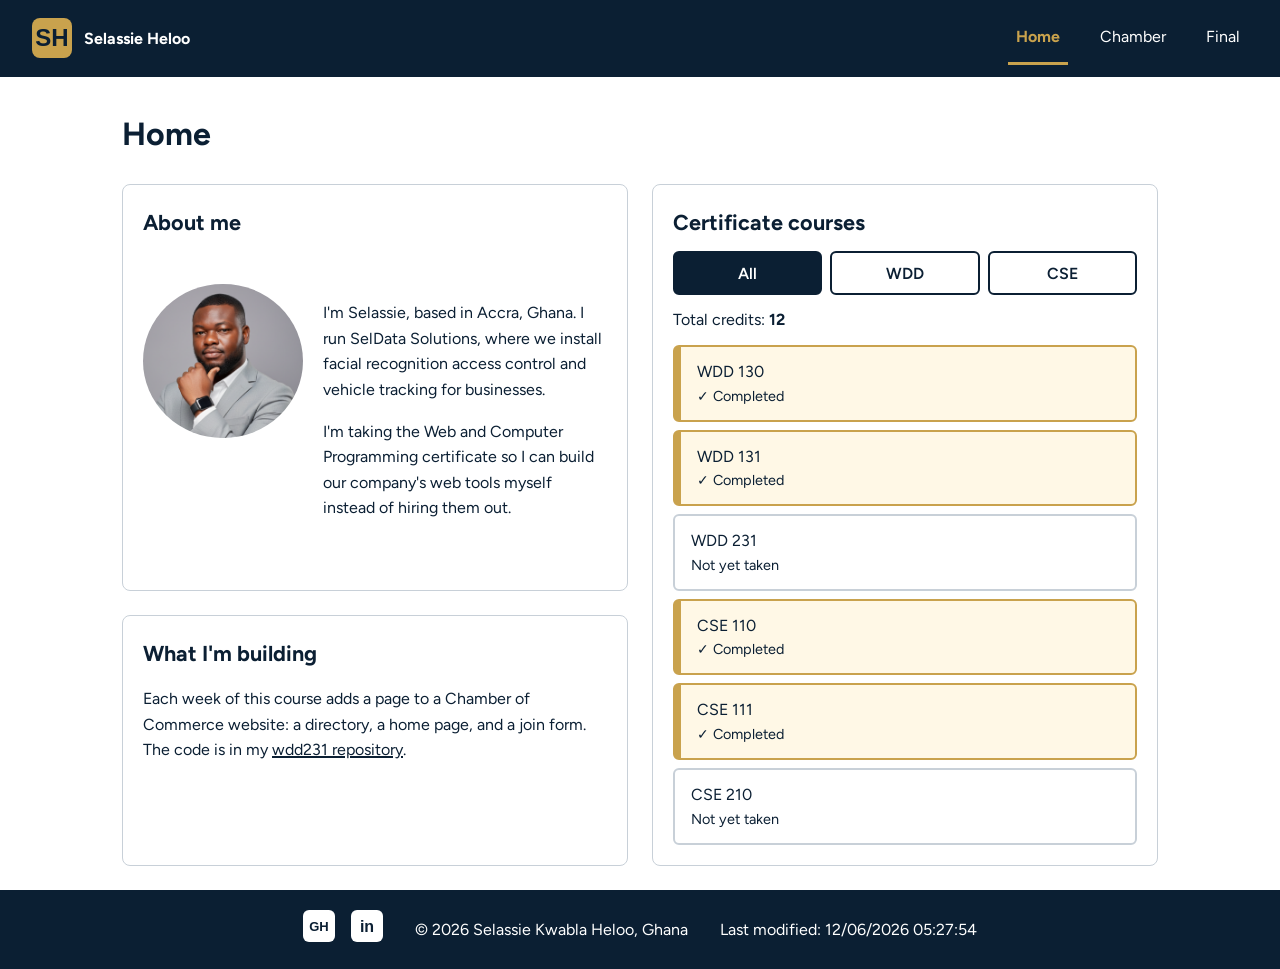
==== commit 25b86470: "reworked on project" ====
--- a/index.html
+++ b/index.html
@@ -3,28 +3,31 @@
 <head>
   <meta charset="UTF-8">
   <meta name="viewport" content="width=device-width, initial-scale=1">
-  <title>Course Home Page | Selassie Kwabla Heloo</title>
-  <meta name="description" content="Course home page for Selassie Kwabla Heloo showing the Web and Computer Programming certificate courses and progress.">
+  <title>Selassie Heloo | WDD 231 Home</title>
+  <meta name="description" content="Course home page for Selassie Kwabla Heloo, a student in the Web and Computer Programming certificate.">
   <meta name="author" content="Selassie Kwabla Heloo">
   <link rel="icon" href="images/logo.svg" type="image/svg+xml">
+
   <link rel="preconnect" href="https://fonts.googleapis.com">
   <link rel="preconnect" href="https://fonts.gstatic.com" crossorigin>
-  <link href="https://fonts.googleapis.com/css2?family=Poppins:wght@400;600&display=swap" rel="stylesheet">
+  <link href="https://fonts.googleapis.com/css2?family=Figtree:wght@400;600;700&display=swap" rel="stylesheet">
+
   <link rel="stylesheet" href="styles/small.css">
   <link rel="stylesheet" href="styles/larger.css">
+
   <script src="scripts/navigation.js" defer></script>
   <script src="scripts/date.js" defer></script>
   <script src="scripts/course.js" defer></script>
 </head>
 <body>
   <header>
-    <div class="brand">
-      <img src="images/logo.svg" alt="Site logo" width="40" height="40">
-      <span>Selassie Kwabla Heloo</span>
-    </div>
-    <button id="menu-button" aria-expanded="false" aria-controls="primary-nav" aria-label="Toggle menu">&#9776;</button>
-    <nav>
-      <ul id="primary-nav">
+    <a class="brand" href="index.html">
+      <img src="images/logo.svg" alt="" width="40" height="40">
+      <span>Selassie Heloo</span>
+    </a>
+    <button id="menu-button" type="button" aria-expanded="false" aria-controls="site-nav" aria-label="Menu">&#9776;</button>
+    <nav id="site-nav" aria-label="Main">
+      <ul>
         <li><a href="index.html" class="active" aria-current="page">Home</a></li>
         <li><a href="chamber/index.html">Chamber</a></li>
         <li><a href="final/index.html">Final</a></li>
@@ -36,37 +39,37 @@
     <h1>Home</h1>
 
     <section class="about">
-      <h2>About Me</h2>
-      <p>I am a student in the Software Development program, building skills in HTML, CSS and JavaScript.</p>
-    </section>
-
-    <section class="skills">
-      <h2>Skills</h2>
-      <ul>
-        <li>HTML</li>
-        <li>CSS</li>
-        <li>JavaScript</li>
-      </ul>
+      <h2>About me</h2>
+      <img src="images/profile.png" alt="Selassie Heloo" width="240" height="240">
+      <div>
+        <p>I'm Selassie, based in Accra, Ghana. I run SelData Solutions, where we install facial recognition access control and vehicle tracking for businesses.</p>
+        <p>I'm taking the Web and Computer Programming certificate so I can build our company's web tools myself instead of hiring them out.</p>
+      </div>
     </section>
 
     <section class="courses">
-      <h2>Certificate: Web and Computer Programming</h2>
+      <h2>Certificate courses</h2>
       <div class="filters">
-        <button type="button" data-filter="all" class="selected">All</button>
-        <button type="button" data-filter="WDD">WDD</button>
-        <button type="button" data-filter="CSE">CSE</button>
+        <button type="button" data-filter="all" aria-pressed="true">All</button>
+        <button type="button" data-filter="WDD" aria-pressed="false">WDD</button>
+        <button type="button" data-filter="CSE" aria-pressed="false">CSE</button>
       </div>
-      <p id="credits" aria-live="polite"></p>
-      <div id="course-list"></div>
+      <p class="credits">Total credits: <strong id="credit-total">0</strong></p>
+      <ul id="course-list"></ul>
+    </section>
+
+    <section class="goals">
+      <h2>What I'm building</h2>
+      <p>Each week of this course adds a page to a Chamber of Commerce website: a directory, a home page, and a join form. The code is in my <a href="https://github.com/helooselassie/wdd231">wdd231 repository</a>.</p>
     </section>
   </main>
 
   <footer>
     <div class="social">
-      <a href="https://github.com/YOUR-USERNAME">GitHub</a>
-      <a href="https://www.linkedin.com/in/YOUR-PROFILE">LinkedIn</a>
+      <a href="https://github.com/helooselassie"><img src="images/github.svg" alt="GitHub profile" width="32" height="32"></a>
+      <a href="https://www.linkedin.com/in/your-linkedin-handle"><img src="images/linkedin.svg" alt="LinkedIn profile" width="32" height="32"></a>
     </div>
-    <p>&copy; <span id="year"></span> Selassie Kwabla Heloo &ndash; Ghana</p>
+    <p>&copy; <span id="currentyear"></span> Selassie Kwabla Heloo, Ghana</p>
     <p>Last modified: <span id="lastModified"></span></p>
   </footer>
 </body>
--- a/styles/small.css
+++ b/styles/small.css
@@ -1,39 +1,200 @@
 :root {
   --navy: #0b1f33;
-  --gold: #e0b44c;
-  --light: #f4f6f8;
-  --text: #1c1c1c;
-  --done: #1e6b3a;
-}
-* { box-sizing: border-box; }
-body { margin: 0; font-family: "Poppins", Arial, sans-serif; color: var(--text); background: #fff; line-height: 1.5; }
-img { max-width: 100%; height: auto; }
-
-header { background: var(--navy); color: #fff; display: flex; justify-content: space-between; align-items: center; flex-wrap: wrap; padding: 0.75rem 1rem; }
-.brand { display: flex; align-items: center; gap: 0.6rem; font-weight: 600; }
-#menu-button { background: none; border: 2px solid var(--gold); color: var(--gold); font-size: 1.5rem; padding: 0.1rem 0.6rem; cursor: pointer; }
-nav { width: 100%; }
-nav ul { list-style: none; margin: 0; padding: 0; display: none; flex-direction: column; }
-nav ul.open { display: flex; }
-nav a { display: block; padding: 0.7rem 0.5rem; color: #fff; text-decoration: none; border-bottom: 3px solid transparent; }
-nav a:hover { background: #17344f; }
-nav a.active { color: var(--gold); border-bottom-color: var(--gold); font-weight: 600; }
-
-main { padding: 1rem; max-width: 1100px; margin: 0 auto; }
-h1, h2 { color: var(--navy); }
-section { background: var(--light); border-radius: 8px; padding: 1rem; margin-bottom: 1rem; }
-.skills ul { display: flex; gap: 0.5rem; list-style: none; padding: 0; flex-wrap: wrap; }
-.skills li { background: var(--navy); color: #fff; padding: 0.3rem 0.9rem; border-radius: 20px; }
-
-.filters { display: flex; gap: 0.5rem; flex-wrap: wrap; margin-bottom: 0.5rem; }
-.filters button { font: inherit; padding: 0.4rem 1rem; border: 2px solid var(--navy); background: #fff; color: var(--navy); border-radius: 6px; cursor: pointer; }
-.filters button.selected, .filters button:hover { background: var(--navy); color: #fff; }
-
-#course-list { display: grid; grid-template-columns: 1fr; gap: 0.6rem; }
-.course-card { background: #fff; border: 2px solid var(--navy); border-radius: 6px; padding: 0.6rem 0.9rem; font-weight: 600; }
-.course-card.completed { background: var(--done); border-color: var(--done); color: #fff; }
-.course-card.completed::after { content: " \2713"; }
-
-footer { background: var(--navy); color: #fff; text-align: center; padding: 1rem; }
-footer p { margin: 0.3rem 0; }
-footer a { color: var(--gold); margin: 0 0.6rem; }
+  --gold: #c9a24d;
+  --paper: #ffffff;
+  --cream: #fff8e6;
+  --line: #c8d0d8;
+}
+
+* {
+  box-sizing: border-box;
+}
+
+body {
+  margin: 0;
+  font-family: "Figtree", Arial, sans-serif;
+  line-height: 1.6;
+  color: var(--navy);
+  background: var(--paper);
+}
+
+img {
+  max-width: 100%;
+  height: auto;
+}
+
+/* Header and navigation */
+header {
+  display: flex;
+  flex-wrap: wrap;
+  align-items: center;
+  justify-content: space-between;
+  padding: 0.75rem 1rem;
+  background: var(--navy);
+}
+
+.brand {
+  display: flex;
+  align-items: center;
+  gap: 0.75rem;
+  color: #fff;
+  font-weight: 700;
+  text-decoration: none;
+}
+
+#menu-button {
+  width: 44px;
+  height: 44px;
+  font-size: 1.75rem;
+  line-height: 1;
+  color: #fff;
+  background: none;
+  border: 2px solid var(--gold);
+  border-radius: 6px;
+  cursor: pointer;
+}
+
+#site-nav {
+  display: none;
+  width: 100%;
+}
+
+#site-nav.open {
+  display: block;
+}
+
+#site-nav ul {
+  margin: 0.75rem 0 0;
+  padding: 0;
+  list-style: none;
+}
+
+#site-nav a {
+  display: block;
+  padding: 0.75rem 0.5rem;
+  color: #fff;
+  text-decoration: none;
+  border-bottom: 3px solid transparent;
+}
+
+#site-nav a:hover {
+  border-bottom-color: var(--gold);
+}
+
+#site-nav a.active {
+  color: var(--gold);
+  font-weight: 700;
+  border-bottom-color: var(--gold);
+}
+
+/* Main content */
+main {
+  padding: 1rem;
+}
+
+h1 {
+  margin: 0.5rem 0 1rem;
+  font-size: 2rem;
+}
+
+h2 {
+  margin: 0 0 0.75rem;
+  font-size: 1.35rem;
+}
+
+section {
+  margin-bottom: 1.5rem;
+  padding: 1.25rem;
+  border: 1px solid var(--line);
+  border-radius: 8px;
+}
+
+a {
+  color: var(--navy);
+  text-decoration-thickness: 2px;
+}
+
+.about img {
+  display: block;
+  width: 160px;
+  margin: 0 auto 1rem;
+  border-radius: 50%;
+}
+
+/* Course list */
+.filters {
+  display: flex;
+  gap: 0.5rem;
+  margin-bottom: 0.75rem;
+}
+
+.filters button {
+  flex: 1;
+  min-height: 44px;
+  font: inherit;
+  font-weight: 600;
+  color: var(--navy);
+  background: var(--paper);
+  border: 2px solid var(--navy);
+  border-radius: 6px;
+  cursor: pointer;
+}
+
+.filters button[aria-pressed="true"] {
+  color: #fff;
+  background: var(--navy);
+}
+
+.credits {
+  margin: 0 0 0.75rem;
+}
+
+#course-list {
+  display: grid;
+  gap: 0.5rem;
+  margin: 0;
+  padding: 0;
+  list-style: none;
+}
+
+.course {
+  display: flex;
+  flex-direction: column;
+  padding: 0.75rem 1rem;
+  background: var(--paper);
+  border: 2px solid var(--line);
+  border-radius: 6px;
+}
+
+.course.done {
+  background: var(--cream);
+  border-color: var(--gold);
+  border-left-width: 8px;
+}
+
+.status {
+  font-size: 0.9rem;
+}
+
+.course.done .status::before {
+  content: "\2713  ";
+}
+
+/* Footer */
+footer {
+  padding: 1.25rem 1rem;
+  text-align: center;
+  color: #fff;
+  background: var(--navy);
+}
+
+footer p {
+  margin: 0.25rem 0;
+}
+
+.social {
+  display: flex;
+  justify-content: center;
+  gap: 1rem;
+  margin-bottom: 0.75rem;
+}
--- a/styles/larger.css
+++ b/styles/larger.css
@@ -1,13 +1,68 @@
 @media (min-width: 700px) {
-  #menu-button { display: none; }
-  nav { width: auto; }
-  nav ul { display: flex; flex-direction: row; gap: 0.5rem; }
+  header {
+    padding: 0.75rem 2rem;
+    flex-wrap: nowrap;
+  }
 
-  main { display: grid; grid-template-columns: 1fr 1fr; gap: 1rem; }
-  main h1 { grid-column: 1 / -1; margin-bottom: 0; }
-  section { margin-bottom: 0; }
-  .courses { grid-column: 1 / -1; }
-  #course-list { grid-template-columns: repeat(auto-fill, minmax(180px, 1fr)); }
+  #menu-button {
+    display: none;
+  }
 
-  footer { display: flex; justify-content: space-around; align-items: center; }
+  #site-nav {
+    display: block;
+    width: auto;
+  }
+
+  #site-nav ul {
+    display: flex;
+    gap: 1.5rem;
+    margin: 0;
+  }
+
+  main {
+    display: grid;
+    grid-template-columns: 1fr 1fr;
+    gap: 1.5rem;
+    max-width: 1100px;
+    margin: 0 auto;
+    padding: 1.5rem 2rem;
+  }
+
+  h1 {
+    grid-column: 1 / -1;
+    margin-bottom: 0;
+  }
+
+  section {
+    margin-bottom: 0;
+  }
+
+  .about {
+    display: grid;
+    grid-template-columns: 160px 1fr;
+    column-gap: 1.25rem;
+  }
+
+  .about h2 {
+    grid-column: 1 / -1;
+  }
+
+  .about img {
+    margin: 0;
+  }
+
+  .courses {
+    grid-row: span 2;
+  }
+
+  footer {
+    display: flex;
+    justify-content: center;
+    align-items: center;
+    gap: 2rem;
+  }
+
+  .social {
+    margin-bottom: 0;
+  }
 }
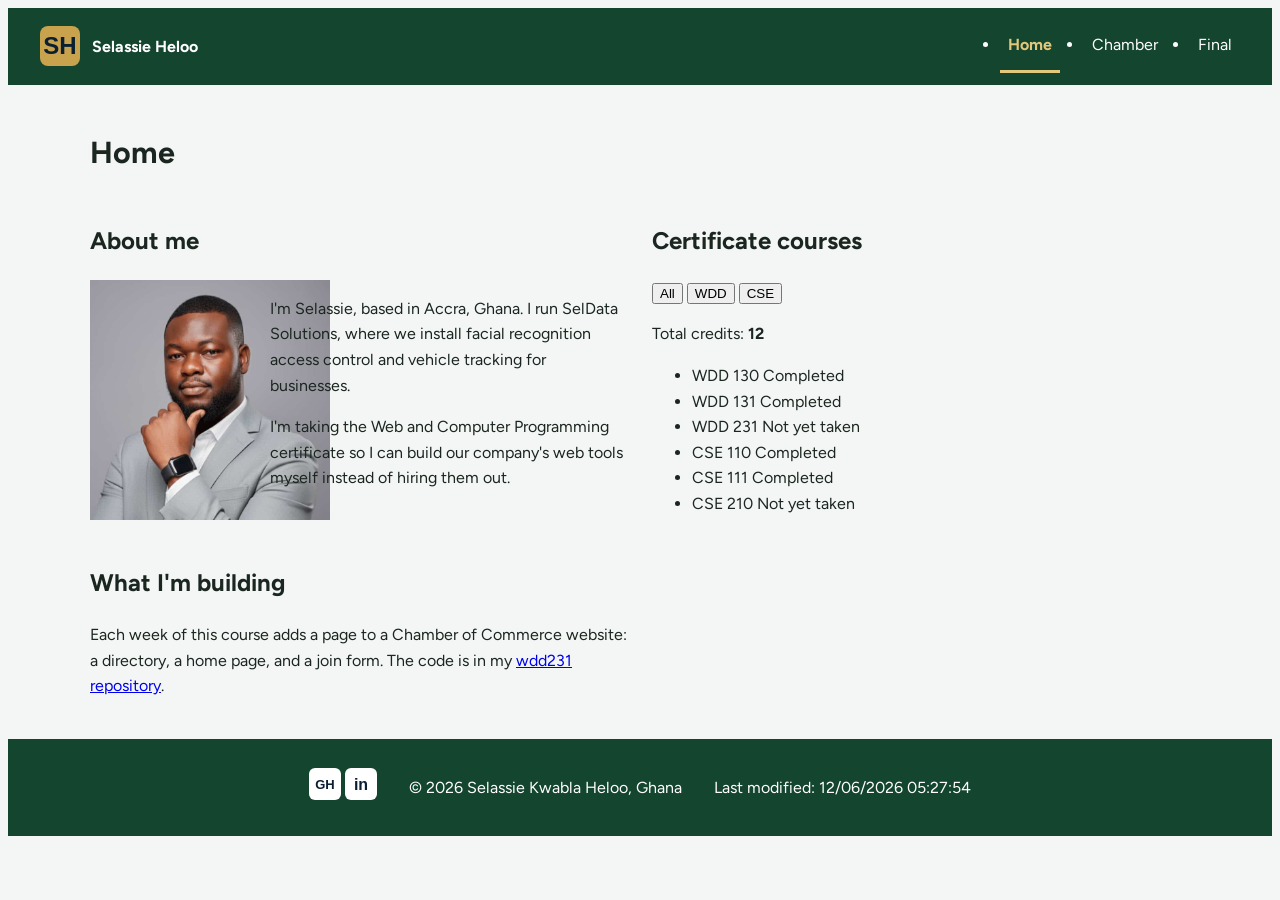
==== commit 531a4ef0: "Add chamber directory page and standardize CSS colors" ====
--- a/index.html
+++ b/index.html
@@ -40,7 +40,7 @@
 
     <section class="about">
       <h2>About me</h2>
-      <img src="images/profile.png" alt="Selassie Heloo" width="240" height="240">
+      <img src="images/profile.jpg" alt="Selassie Heloo" width="240" height="240">
       <div>
         <p>I'm Selassie, based in Accra, Ghana. I run SelData Solutions, where we install facial recognition access control and vehicle tracking for businesses.</p>
         <p>I'm taking the Web and Computer Programming certificate so I can build our company's web tools myself instead of hiring them out.</p>
--- a/styles/small.css
+++ b/styles/small.css
@@ -1,26 +1,18 @@
 :root {
-  --navy: #0b1f33;
-  --gold: #c9a24d;
+  --green: #14452f;
+  --gold: #e3c77a;
+  --ink: #1b2620;
   --paper: #ffffff;
-  --cream: #fff8e6;
-  --line: #c8d0d8;
-}
-
-* {
-  box-sizing: border-box;
+  --mist: #f3f6f4;
+  --line: #c5d0c9;
+  --silver: #d9dfe3;
 }
 
 body {
-  margin: 0;
   font-family: "Figtree", Arial, sans-serif;
   line-height: 1.6;
-  color: var(--navy);
-  background: var(--paper);
-}
-
-img {
-  max-width: 100%;
-  height: auto;
+  color: var(--ink);
+  background: var(--mist);
 }
 
 /* Header and navigation */
@@ -30,14 +22,15 @@
   align-items: center;
   justify-content: space-between;
   padding: 0.75rem 1rem;
-  background: var(--navy);
+  color: var(--paper);
+  background: var(--green);
 }
 
 .brand {
   display: flex;
   align-items: center;
   gap: 0.75rem;
-  color: #fff;
+  color: var(--paper);
   font-weight: 700;
   text-decoration: none;
 }
@@ -47,8 +40,8 @@
   height: 44px;
   font-size: 1.75rem;
   line-height: 1;
-  color: #fff;
-  background: none;
+  color: var(--paper);
+  background: var(--green);
   border: 2px solid var(--gold);
   border-radius: 6px;
   cursor: pointer;
@@ -64,17 +57,15 @@
 }
 
 #site-nav ul {
-  margin: 0.75rem 0 0;
-  padding: 0;
-  list-style: none;
+  margin-top: 0.75rem;
 }
 
 #site-nav a {
   display: block;
   padding: 0.75rem 0.5rem;
-  color: #fff;
+  color: var(--paper);
   text-decoration: none;
-  border-bottom: 3px solid transparent;
+  border-bottom: 3px solid var(--green);
 }
 
 #site-nav a:hover {
@@ -87,114 +78,125 @@
   border-bottom-color: var(--gold);
 }
 
-/* Main content */
+/* Main */
 main {
   padding: 1rem;
 }
 
 h1 {
-  margin: 0.5rem 0 1rem;
-  font-size: 2rem;
-}
-
-h2 {
-  margin: 0 0 0.75rem;
-  font-size: 1.35rem;
-}
-
-section {
-  margin-bottom: 1.5rem;
-  padding: 1.25rem;
+  font-size: 1.9rem;
+  margin-bottom: 0.25rem;
+}
+
+.intro {
+  margin-bottom: 1rem;
+}
+
+.view-toggle {
+  display: flex;
+  gap: 0.5rem;
+  margin-bottom: 1rem;
+}
+
+.view-toggle button {
+  flex: 1;
+  min-height: 44px;
+  font-weight: 600;
+  color: var(--green);
+  background: var(--paper);
+  border: 2px solid var(--green);
+  border-radius: 6px;
+  cursor: pointer;
+}
+
+.view-toggle button[aria-pressed="true"] {
+  color: var(--paper);
+  background: var(--green);
+}
+
+/* Member cards (grid view is the default) */
+#members {
+  display: grid;
+  grid-template-columns: repeat(auto-fill, minmax(min(100%, 250px), 1fr));
+  gap: 1rem;
+}
+
+.member {
+  display: flex;
+  flex-direction: column;
+  overflow: hidden;
+  background: var(--paper);
   border: 1px solid var(--line);
   border-radius: 8px;
 }
 
-a {
-  color: var(--navy);
-  text-decoration-thickness: 2px;
-}
-
-.about img {
-  display: block;
-  width: 160px;
-  margin: 0 auto 1rem;
-  border-radius: 50%;
-}
-
-/* Course list */
-.filters {
-  display: flex;
+.member img {
+  width: 100%;
+  aspect-ratio: 5 / 3;
+  object-fit: cover;
+}
+
+.member-body {
+  display: grid;
+  gap: 0.25rem;
+  padding: 0.75rem 1rem 1rem;
+  overflow-wrap: anywhere;
+}
+
+.member h2 {
+  font-size: 1.15rem;
+}
+
+.category {
+  font-size: 0.9rem;
+}
+
+.level {
+  justify-self: start;
+  padding: 0.1rem 0.6rem;
+  font-size: 0.85rem;
+  font-weight: 600;
+  background: var(--mist);
+  border: 1px solid var(--line);
+  border-radius: 99px;
+}
+
+.level-2 {
+  background: var(--silver);
+}
+
+.level-3 {
+  background: var(--gold);
+}
+
+.member a {
+  color: var(--green);
+  font-weight: 600;
+}
+
+/* List view: one column, no images */
+#members.list {
+  grid-template-columns: 1fr;
   gap: 0.5rem;
-  margin-bottom: 0.75rem;
-}
-
-.filters button {
-  flex: 1;
-  min-height: 44px;
-  font: inherit;
-  font-weight: 600;
-  color: var(--navy);
-  background: var(--paper);
-  border: 2px solid var(--navy);
-  border-radius: 6px;
-  cursor: pointer;
-}
-
-.filters button[aria-pressed="true"] {
-  color: #fff;
-  background: var(--navy);
-}
-
-.credits {
-  margin: 0 0 0.75rem;
-}
-
-#course-list {
-  display: grid;
-  gap: 0.5rem;
-  margin: 0;
-  padding: 0;
-  list-style: none;
-}
-
-.course {
-  display: flex;
-  flex-direction: column;
-  padding: 0.75rem 1rem;
-  background: var(--paper);
-  border: 2px solid var(--line);
-  border-radius: 6px;
-}
-
-.course.done {
-  background: var(--cream);
-  border-color: var(--gold);
-  border-left-width: 8px;
-}
-
-.status {
-  font-size: 0.9rem;
-}
-
-.course.done .status::before {
-  content: "\2713  ";
+}
+
+#members.list .member img {
+  display: none;
 }
 
 /* Footer */
 footer {
+  display: grid;
+  gap: 1rem;
   padding: 1.25rem 1rem;
-  text-align: center;
-  color: #fff;
-  background: var(--navy);
-}
-
-footer p {
-  margin: 0.25rem 0;
-}
-
-.social {
-  display: flex;
-  justify-content: center;
-  gap: 1rem;
-  margin-bottom: 0.75rem;
-}
+  color: var(--paper);
+  background: var(--green);
+}
+
+footer h2 {
+  font-size: 1.1rem;
+}
+
+footer a {
+  color: var(--gold);
+}
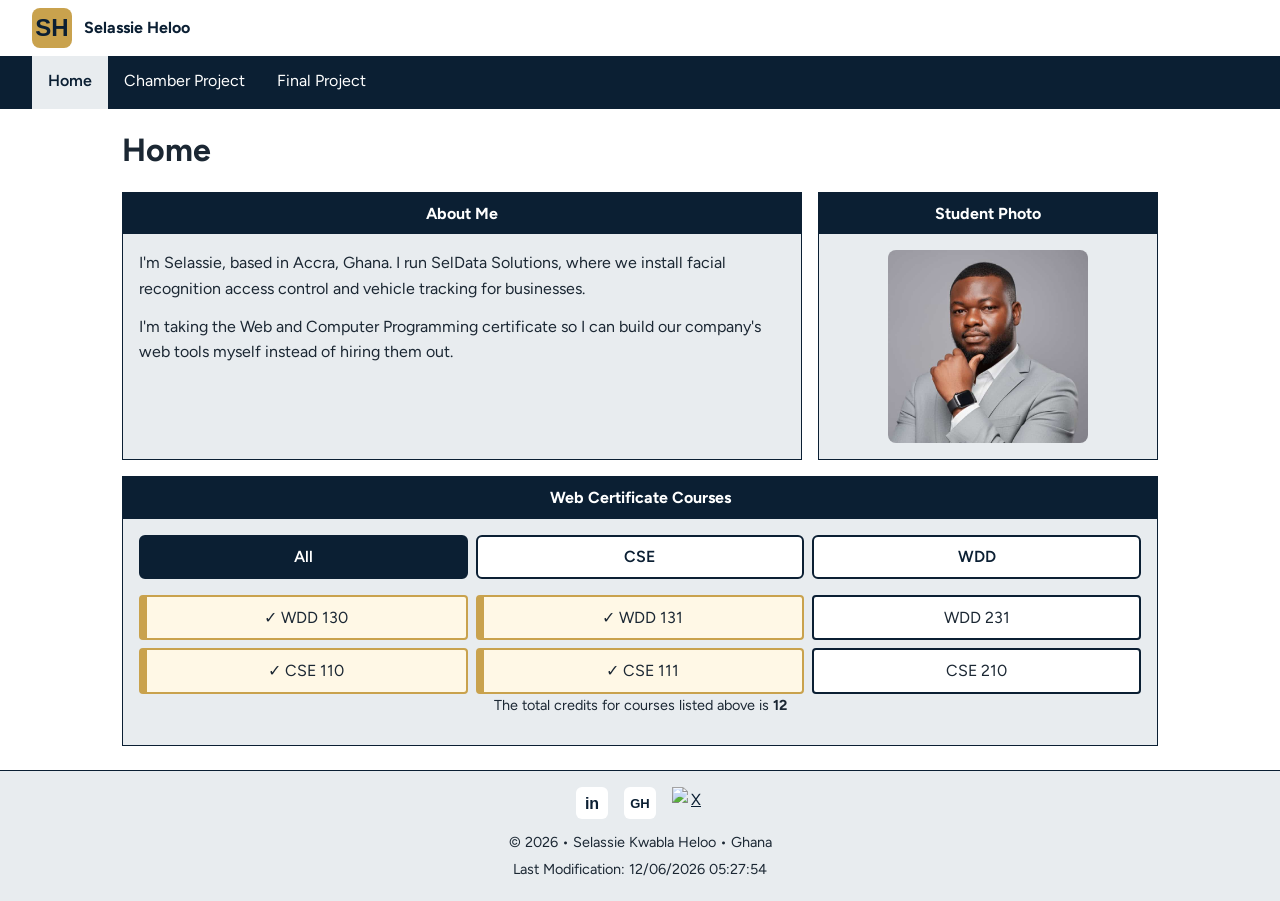
==== commit 51e9a8bd: "Rework home page to match wireframe" ====
--- a/index.html
+++ b/index.html
@@ -29,8 +29,8 @@
     <nav id="site-nav" aria-label="Main">
       <ul>
         <li><a href="index.html" class="active" aria-current="page">Home</a></li>
-        <li><a href="chamber/index.html">Chamber</a></li>
-        <li><a href="final/index.html">Final</a></li>
+        <li><a href="chamber/index.html">Chamber Project</a></li>
+        <li><a href="final/index.html">Final Project</a></li>
       </ul>
     </nav>
   </header>
@@ -38,39 +38,45 @@
   <main>
     <h1>Home</h1>
 
-    <section class="about">
-      <h2>About me</h2>
-      <img src="images/profile.jpg" alt="Selassie Heloo" width="240" height="240">
-      <div>
-        <p>I'm Selassie, based in Accra, Ghana. I run SelData Solutions, where we install facial recognition access control and vehicle tracking for businesses.</p>
-        <p>I'm taking the Web and Computer Programming certificate so I can build our company's web tools myself instead of hiring them out.</p>
+    <div class="top-row">
+      <section class="panel about">
+        <h2>About Me</h2>
+        <div class="panel-body">
+          <p>I'm Selassie, based in Accra, Ghana. I run SelData Solutions, where we install facial recognition access control and vehicle tracking for businesses.</p>
+          <p>I'm taking the Web and Computer Programming certificate so I can build our company's web tools myself instead of hiring them out.</p>
+        </div>
+      </section>
+
+      <section class="panel photo">
+        <h2>Student Photo</h2>
+        <div class="panel-body">
+          <img src="images/profile.jpg" alt="Selassie Heloo" width="240" height="240">
+        </div>
+      </section>
+    </div>
+
+    <section class="panel courses">
+      <h2>Web Certificate Courses</h2>
+      <div class="panel-body">
+        <div class="filters">
+          <button type="button" data-filter="all" aria-pressed="true">All</button>
+          <button type="button" data-filter="CSE" aria-pressed="false">CSE</button>
+          <button type="button" data-filter="WDD" aria-pressed="false">WDD</button>
+        </div>
+        <ul id="course-list"></ul>
+        <p class="credits">The total credits for courses listed above is <strong id="credit-total">0</strong></p>
       </div>
-    </section>
-
-    <section class="courses">
-      <h2>Certificate courses</h2>
-      <div class="filters">
-        <button type="button" data-filter="all" aria-pressed="true">All</button>
-        <button type="button" data-filter="WDD" aria-pressed="false">WDD</button>
-        <button type="button" data-filter="CSE" aria-pressed="false">CSE</button>
-      </div>
-      <p class="credits">Total credits: <strong id="credit-total">0</strong></p>
-      <ul id="course-list"></ul>
-    </section>
-
-    <section class="goals">
-      <h2>What I'm building</h2>
-      <p>Each week of this course adds a page to a Chamber of Commerce website: a directory, a home page, and a join form. The code is in my <a href="https://github.com/helooselassie/wdd231">wdd231 repository</a>.</p>
     </section>
   </main>
 
   <footer>
     <div class="social">
+      <a href="https://www.linkedin.com/in/your-linkedin-handle"><img src="images/linkedin.svg" alt="LinkedIn profile" width="32" height="32"></a>
       <a href="https://github.com/helooselassie"><img src="images/github.svg" alt="GitHub profile" width="32" height="32"></a>
-      <a href="https://www.linkedin.com/in/your-linkedin-handle"><img src="images/linkedin.svg" alt="LinkedIn profile" width="32" height="32"></a>
+      <a href="https://x.com/your-x-handle"><img src="images/x.svg" alt="X profile" width="32" height="32"></a>
     </div>
-    <p>&copy; <span id="currentyear"></span> Selassie Kwabla Heloo, Ghana</p>
-    <p>Last modified: <span id="lastModified"></span></p>
+    <p>&copy; <span id="currentyear"></span> &bull; Selassie Kwabla Heloo &bull; Ghana</p>
+    <p>Last Modification: <span id="lastModified"></span></p>
   </footer>
 </body>
 </html>
--- a/styles/small.css
+++ b/styles/small.css
@@ -1,55 +1,77 @@
 :root {
-  --green: #14452f;
-  --gold: #e3c77a;
-  --ink: #1b2620;
+  --navy: #0b1f33;
+  --gold: #c9a24d;
   --paper: #ffffff;
-  --mist: #f3f6f4;
-  --line: #c5d0c9;
-  --silver: #d9dfe3;
+  --mist: #e8ecef;
+  --cream: #fff8e6;
+  --ink: #1b2733;
+}
+
+* {
+  box-sizing: border-box;
 }
 
 body {
+  margin: 0;
   font-family: "Figtree", Arial, sans-serif;
   line-height: 1.6;
   color: var(--ink);
-  background: var(--mist);
-}
-
-/* Header and navigation */
+  background: var(--paper);
+}
+
+img {
+  display: block;
+  max-width: 100%;
+  height: auto;
+}
+
+a {
+  color: var(--navy);
+}
+
+a:focus-visible,
+button:focus-visible {
+  outline: 3px solid var(--navy);
+  outline-offset: 2px;
+}
+
+/* Header and nav */
 header {
   display: flex;
   flex-wrap: wrap;
   align-items: center;
   justify-content: space-between;
-  padding: 0.75rem 1rem;
-  color: var(--paper);
-  background: var(--green);
+  padding: 0.5rem 1rem 0;
 }
 
 .brand {
   display: flex;
   align-items: center;
   gap: 0.75rem;
-  color: var(--paper);
+  padding-bottom: 0.5rem;
   font-weight: 700;
+  color: var(--navy);
   text-decoration: none;
 }
 
 #menu-button {
   width: 44px;
   height: 44px;
+  margin-bottom: 0.5rem;
   font-size: 1.75rem;
   line-height: 1;
   color: var(--paper);
-  background: var(--green);
-  border: 2px solid var(--gold);
+  background: var(--navy);
+  border: 2px solid var(--navy);
   border-radius: 6px;
   cursor: pointer;
 }
 
 #site-nav {
   display: none;
-  width: 100%;
+  width: calc(100% + 2rem);
+  margin: 0 -1rem;
+  background: var(--navy);
 }
 
 #site-nav.open {
@@ -57,15 +79,17 @@
 }
 
 #site-nav ul {
-  margin-top: 0.75rem;
+  margin: 0;
+  padding: 0;
+  list-style: none;
 }
 
 #site-nav a {
   display: block;
-  padding: 0.75rem 0.5rem;
+  padding: 0.75rem 1rem;
   color: var(--paper);
   text-decoration: none;
-  border-bottom: 3px solid var(--green);
+  border-bottom: 3px solid var(--navy);
 }
 
 #site-nav a:hover {
@@ -73,130 +97,136 @@
 }
 
 #site-nav a.active {
-  color: var(--gold);
-  font-weight: 700;
-  border-bottom-color: var(--gold);
+  color: var(--navy);
+  font-weight: 600;
+  background: var(--mist);
+  border-bottom-color: var(--mist);
 }
 
 /* Main */
 main {
+  padding: 0 1rem 1rem;
+}
+
+h1 {
+  margin: 1rem 0;
+  font-size: 2rem;
+}
+
+.top-row {
+  display: grid;
+  gap: 1rem;
+  margin-bottom: 1rem;
+}
+
+.panel {
+  background: var(--mist);
+  border: 1px solid var(--navy);
+}
+
+.panel h2 {
+  margin: 0;
+  padding: 0.5rem;
+  font-size: 1rem;
+  text-align: center;
+  color: var(--paper);
+  background: var(--navy);
+}
+
+.panel-body {
   padding: 1rem;
 }
 
-h1 {
-  font-size: 1.9rem;
-  margin-bottom: 0.25rem;
-}
-
-.intro {
-  margin-bottom: 1rem;
-}
-
-.view-toggle {
-  display: flex;
+.panel-body p {
+  margin: 0 0 0.75rem;
+}
+
+.photo img {
+  width: 200px;
+  margin: 0 auto;
+  border-radius: 8px;
+}
+
+/* Courses */
+.filters {
+  display: grid;
+  grid-template-columns: repeat(3, 1fr);
   gap: 0.5rem;
   margin-bottom: 1rem;
 }
 
-.view-toggle button {
-  flex: 1;
+.filters button {
   min-height: 44px;
+  font: inherit;
   font-weight: 600;
-  color: var(--green);
+  color: var(--navy);
   background: var(--paper);
-  border: 2px solid var(--green);
+  border: 2px solid var(--navy);
   border-radius: 6px;
   cursor: pointer;
 }
 
-.view-toggle button[aria-pressed="true"] {
-  color: var(--paper);
-  background: var(--green);
-}
-
-/* Member cards (grid view is the default) */
-#members {
+.filters button[aria-pressed="true"] {
+  color: var(--paper);
+  background: var(--navy);
+}
+
+#course-list {
   display: grid;
-  grid-template-columns: repeat(auto-fill, minmax(min(100%, 250px), 1fr));
-  gap: 1rem;
-}
-
-.member {
-  display: flex;
-  flex-direction: column;
+  gap: 0.5rem;
+  margin: 0;
+  padding: 0;
+  list-style: none;
+}
+
+#course-list li {
+  padding: 0.5rem;
+  text-align: center;
+  background: var(--paper);
+  border: 2px solid var(--navy);
+  border-radius: 4px;
+}
+
+#course-list li.done {
+  background: var(--cream);
+  border-color: var(--gold);
+  border-width: 2px 2px 2px 8px;
+}
+
+#course-list li.done::before {
+  content: "\2713  ";
+}
+
+.credits {
+  margin: 1rem 0 0;
+  font-size: 0.9rem;
+  text-align: center;
+}
+
+.sr {
+  position: absolute;
+  width: 1px;
+  height: 1px;
   overflow: hidden;
-  background: var(--paper);
-  border: 1px solid var(--line);
-  border-radius: 8px;
-}
-
-.member img {
-  width: 100%;
-  aspect-ratio: 5 / 3;
-  object-fit: cover;
-}
-
-.member-body {
-  display: grid;
-  gap: 0.25rem;
-  padding: 0.75rem 1rem 1rem;
-  overflow-wrap: anywhere;
-}
-
-.member h2 {
-  font-size: 1.15rem;
-}
-
-.category {
-  font-size: 0.9rem;
-}
-
-.level {
-  justify-self: start;
-  padding: 0.1rem 0.6rem;
-  font-size: 0.85rem;
-  font-weight: 600;
-  background: var(--mist);
-  border: 1px solid var(--line);
-  border-radius: 99px;
-}
-
-.level-2 {
-  background: var(--silver);
-}
-
-.level-3 {
-  background: var(--gold);
-}
-
-.member a {
-  color: var(--green);
-  font-weight: 600;
-}
-
-/* List view: one column, no images */
-#members.list {
-  grid-template-columns: 1fr;
-  gap: 0.5rem;
-}
-
-#members.list .member img {
-  display: none;
+  clip-path: inset(50%);
 }
 
 /* Footer */
 footer {
-  display: grid;
+  padding: 1rem;
+  text-align: center;
+  background: var(--mist);
+  border-top: 1px solid var(--navy);
+}
+
+footer p {
+  margin: 0.25rem 0;
+  font-size: 0.9rem;
+}
+
+.social {
+  display: flex;
+  justify-content: center;
   gap: 1rem;
-  padding: 1.25rem 1rem;
-  color: var(--paper);
-  background: var(--green);
-}
-
-footer h2 {
-  font-size: 1.1rem;
-}
-
-footer a {
-  color: var(--gold);
-}+  margin-bottom: 0.75rem;
+}
--- a/styles/larger.css
+++ b/styles/larger.css
@@ -1,7 +1,6 @@
 @media (min-width: 700px) {
   header {
-    padding: 0.75rem 2rem;
-    flex-wrap: nowrap;
+    padding: 0.5rem 2rem 0;
   }
 
   #menu-button {
@@ -10,59 +9,26 @@
 
   #site-nav {
     display: block;
-    width: auto;
+    width: calc(100% + 4rem);
+    margin: 0 -2rem;
   }
 
   #site-nav ul {
     display: flex;
-    gap: 1.5rem;
-    margin: 0;
+    padding: 0 2rem;
   }
 
   main {
-    display: grid;
-    grid-template-columns: 1fr 1fr;
-    gap: 1.5rem;
     max-width: 1100px;
     margin: 0 auto;
-    padding: 1.5rem 2rem;
+    padding: 0 2rem 1.5rem;
   }
 
-  h1 {
-    grid-column: 1 / -1;
-    margin-bottom: 0;
+  .top-row {
+    grid-template-columns: 2fr 1fr;
   }
 
-  section {
-    margin-bottom: 0;
-  }
-
-  .about {
-    display: grid;
-    grid-template-columns: 160px 1fr;
-    column-gap: 1.25rem;
-  }
-
-  .about h2 {
-    grid-column: 1 / -1;
-  }
-
-  .about img {
-    margin: 0;
-  }
-
-  .courses {
-    grid-row: span 2;
-  }
-
-  footer {
-    display: flex;
-    justify-content: center;
-    align-items: center;
-    gap: 2rem;
-  }
-
-  .social {
-    margin-bottom: 0;
+  #course-list {
+    grid-template-columns: repeat(3, 1fr);
   }
 }
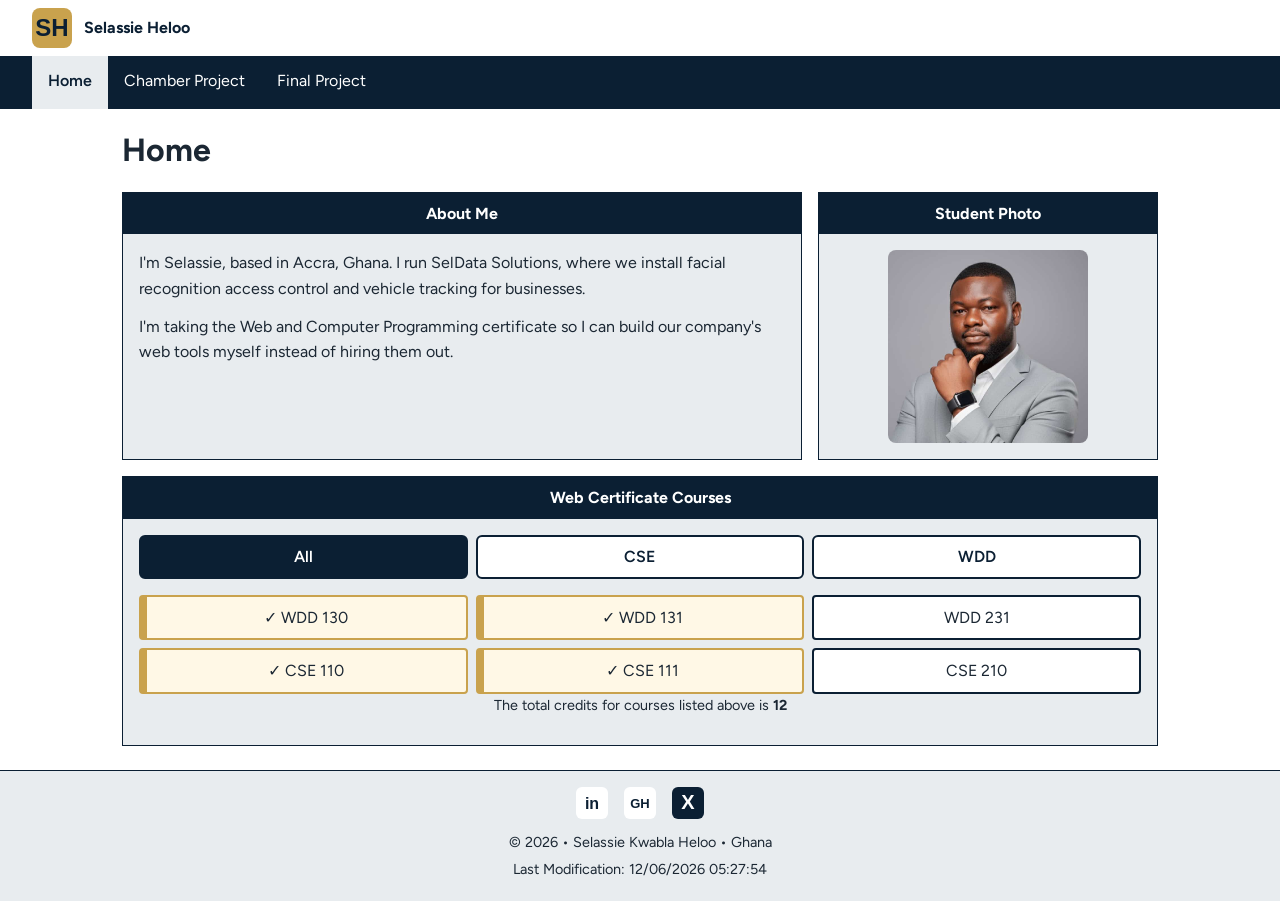
==== commit 007f643e: "renamed x.svg to x-logo.svg file" ====
--- a/index.html
+++ b/index.html
@@ -73,7 +73,7 @@
     <div class="social">
       <a href="https://www.linkedin.com/in/your-linkedin-handle"><img src="images/linkedin.svg" alt="LinkedIn profile" width="32" height="32"></a>
       <a href="https://github.com/helooselassie"><img src="images/github.svg" alt="GitHub profile" width="32" height="32"></a>
-      <a href="https://x.com/your-x-handle"><img src="images/x.svg" alt="X profile" width="32" height="32"></a>
+      <a href="https://x.com/your-x-handle"><img src="images/x-logo.svg" alt="X profile" width="32" height="32"></a>
     </div>
     <p>&copy; <span id="currentyear"></span> &bull; Selassie Kwabla Heloo &bull; Ghana</p>
     <p>Last Modification: <span id="lastModified"></span></p>
